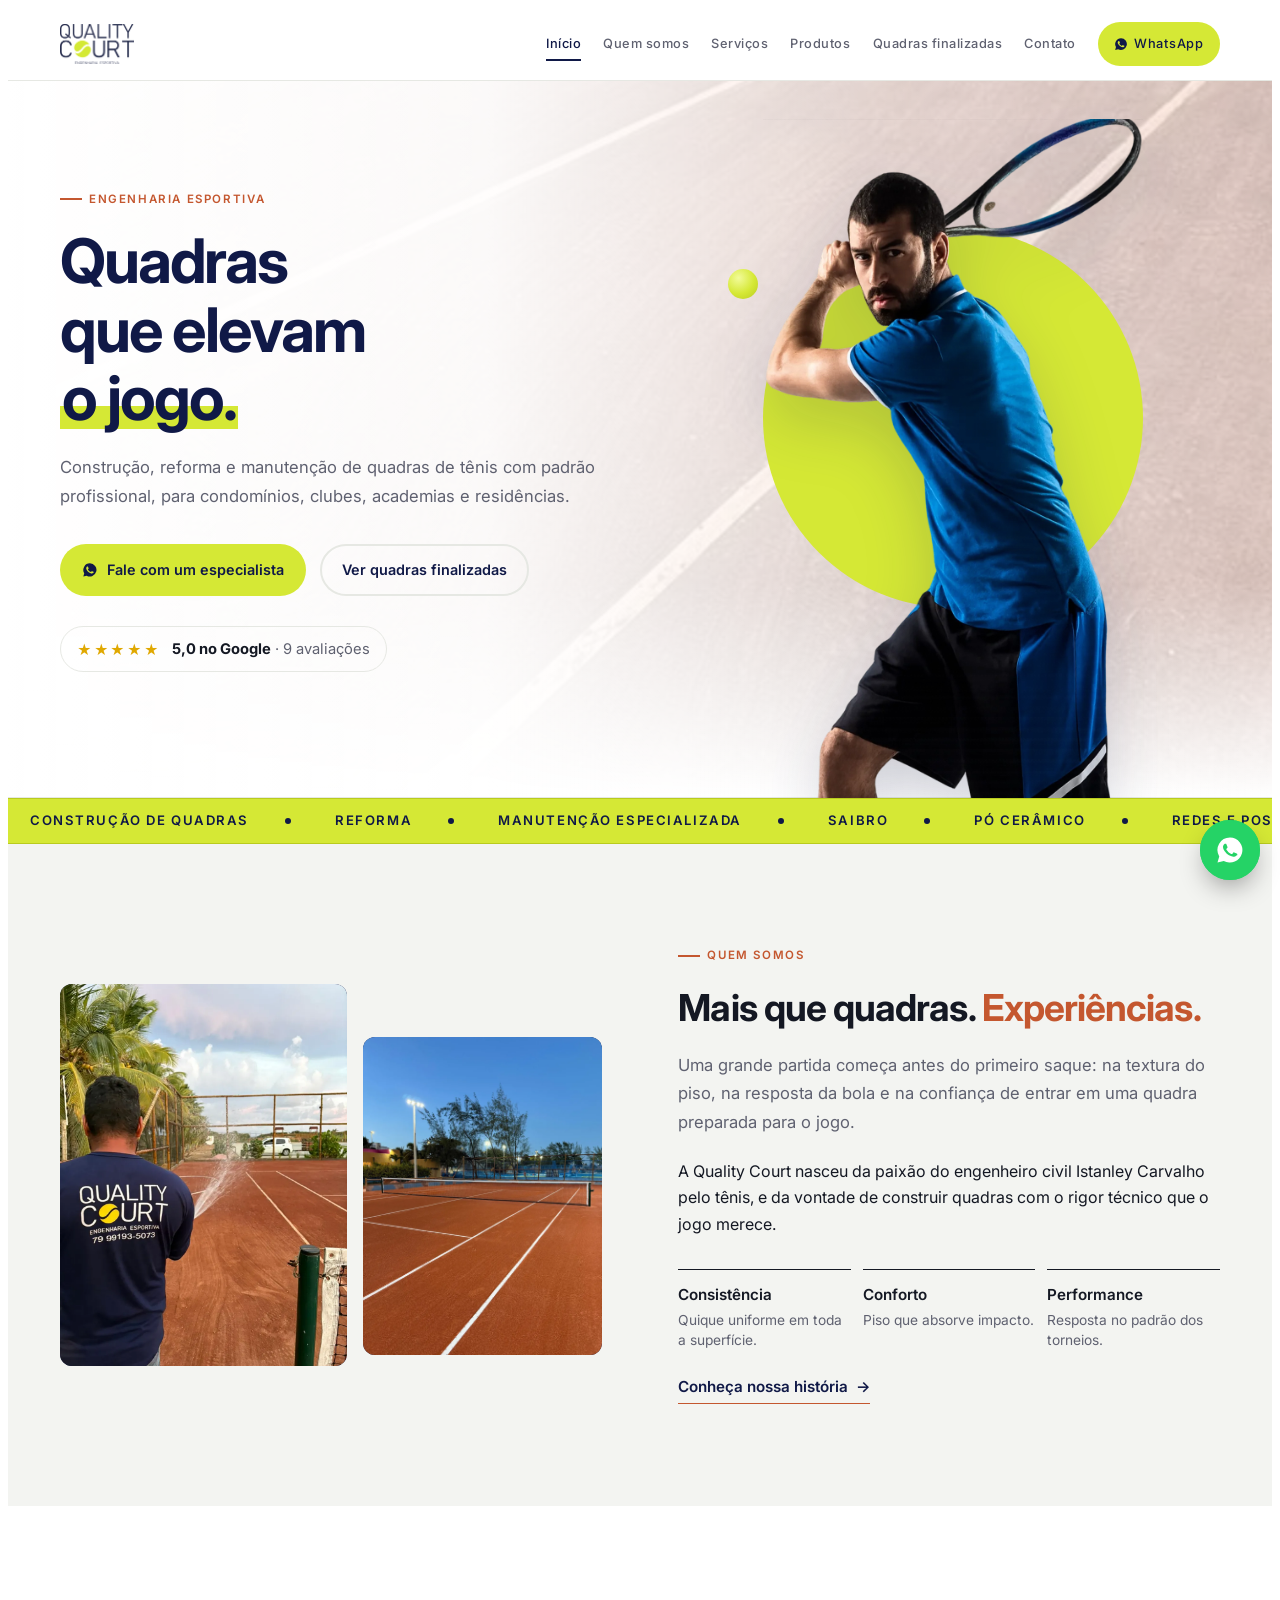
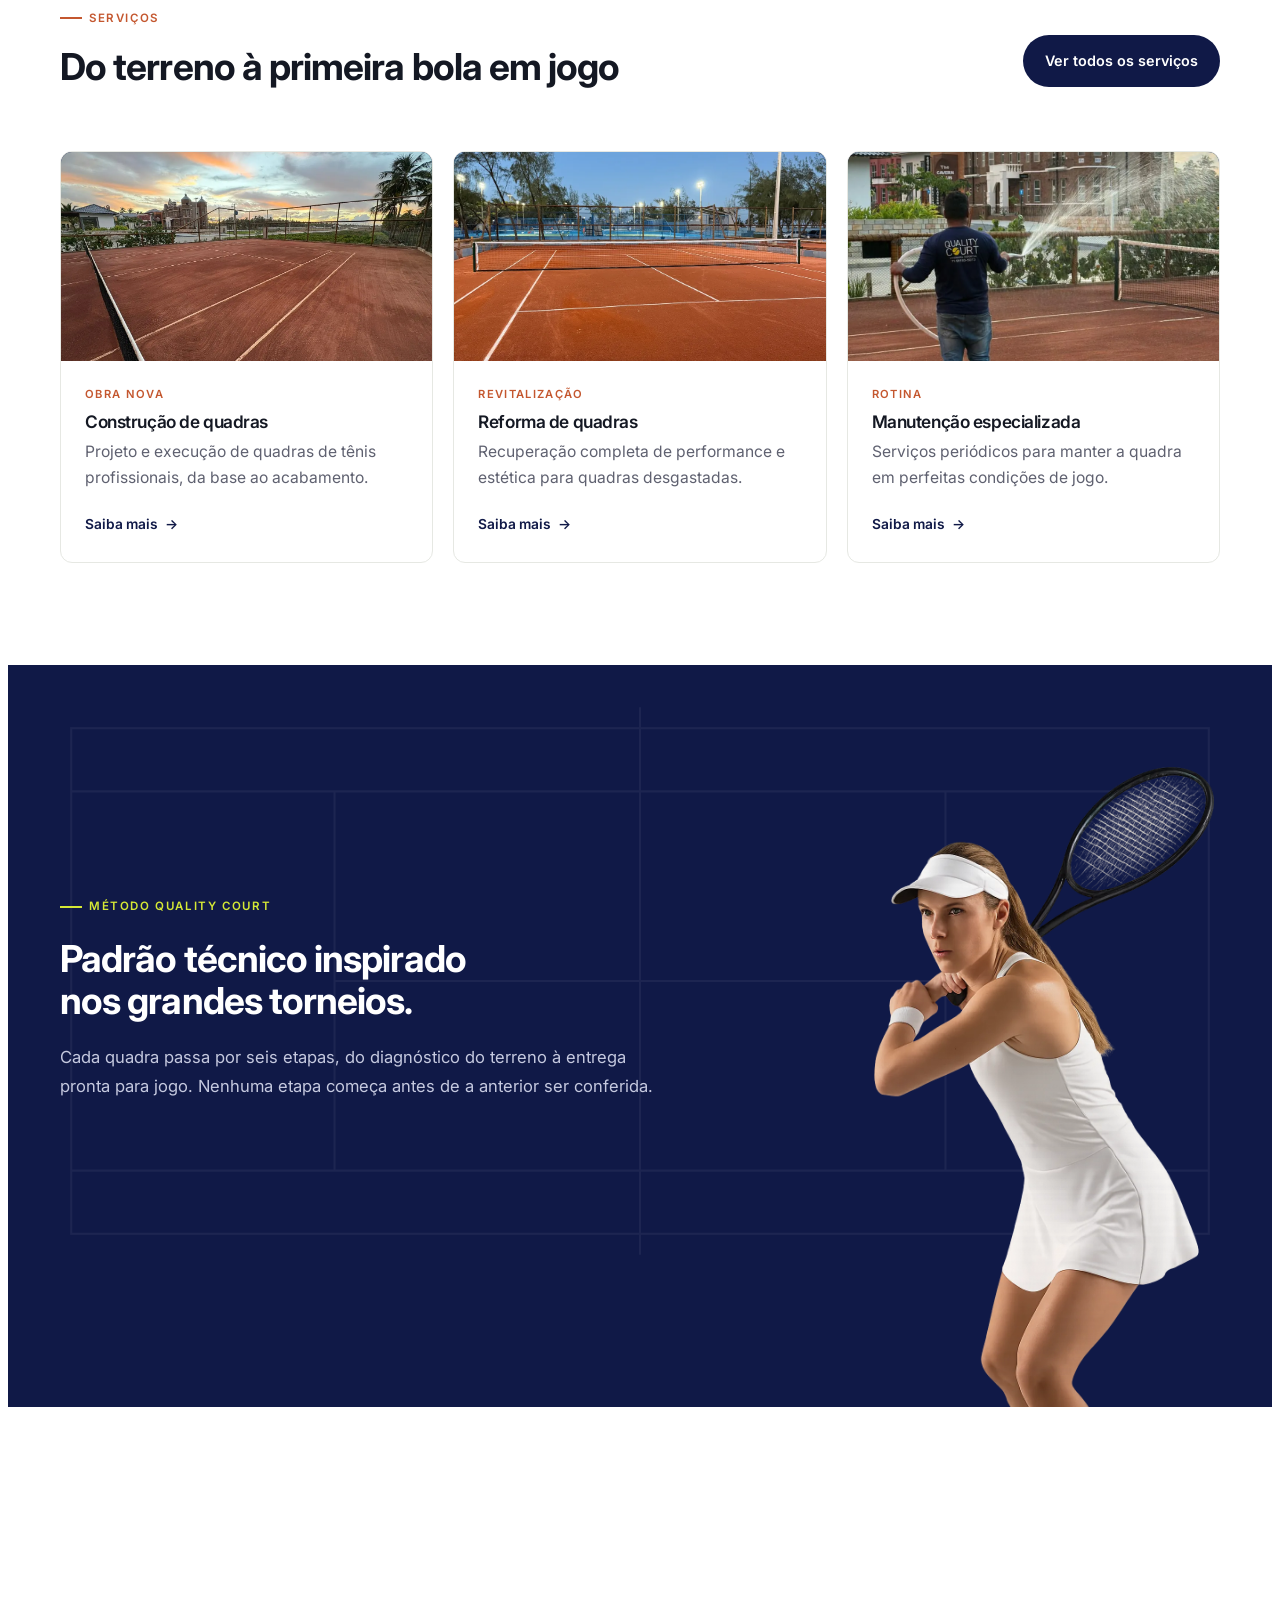
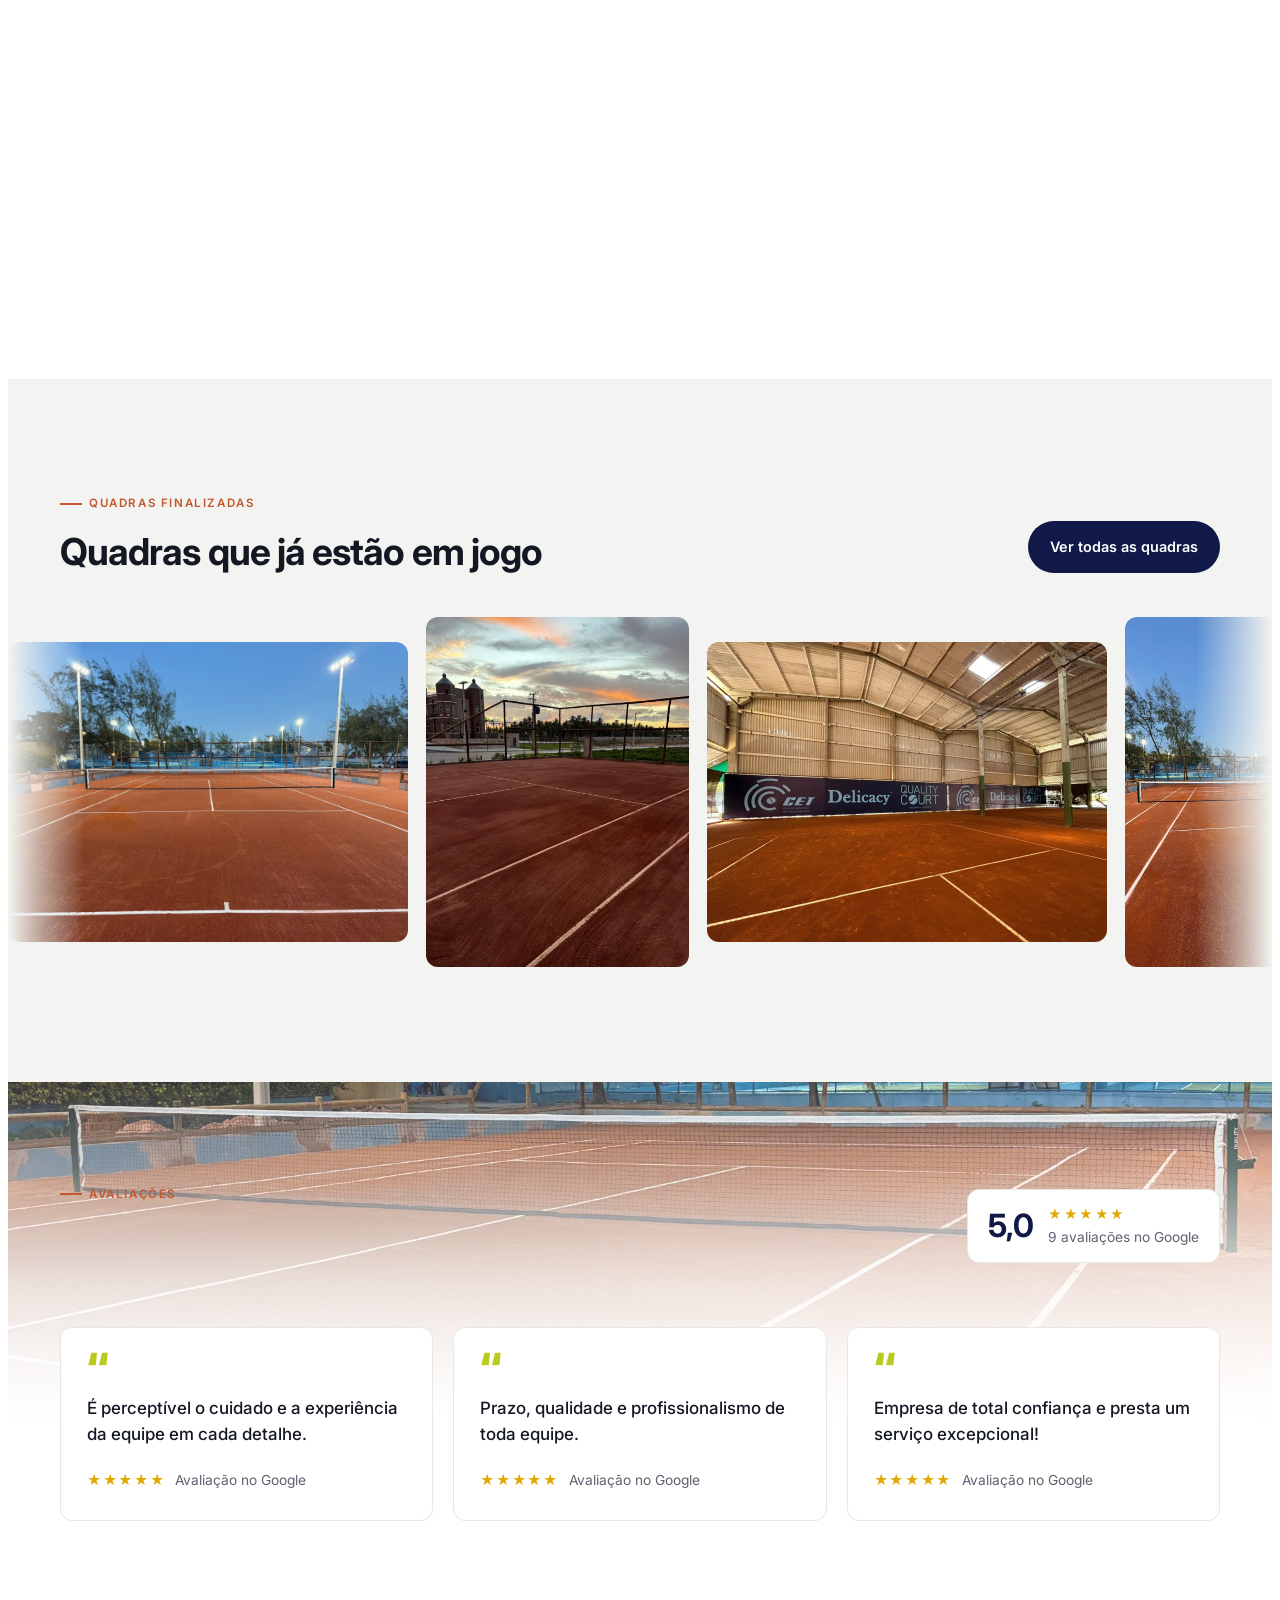
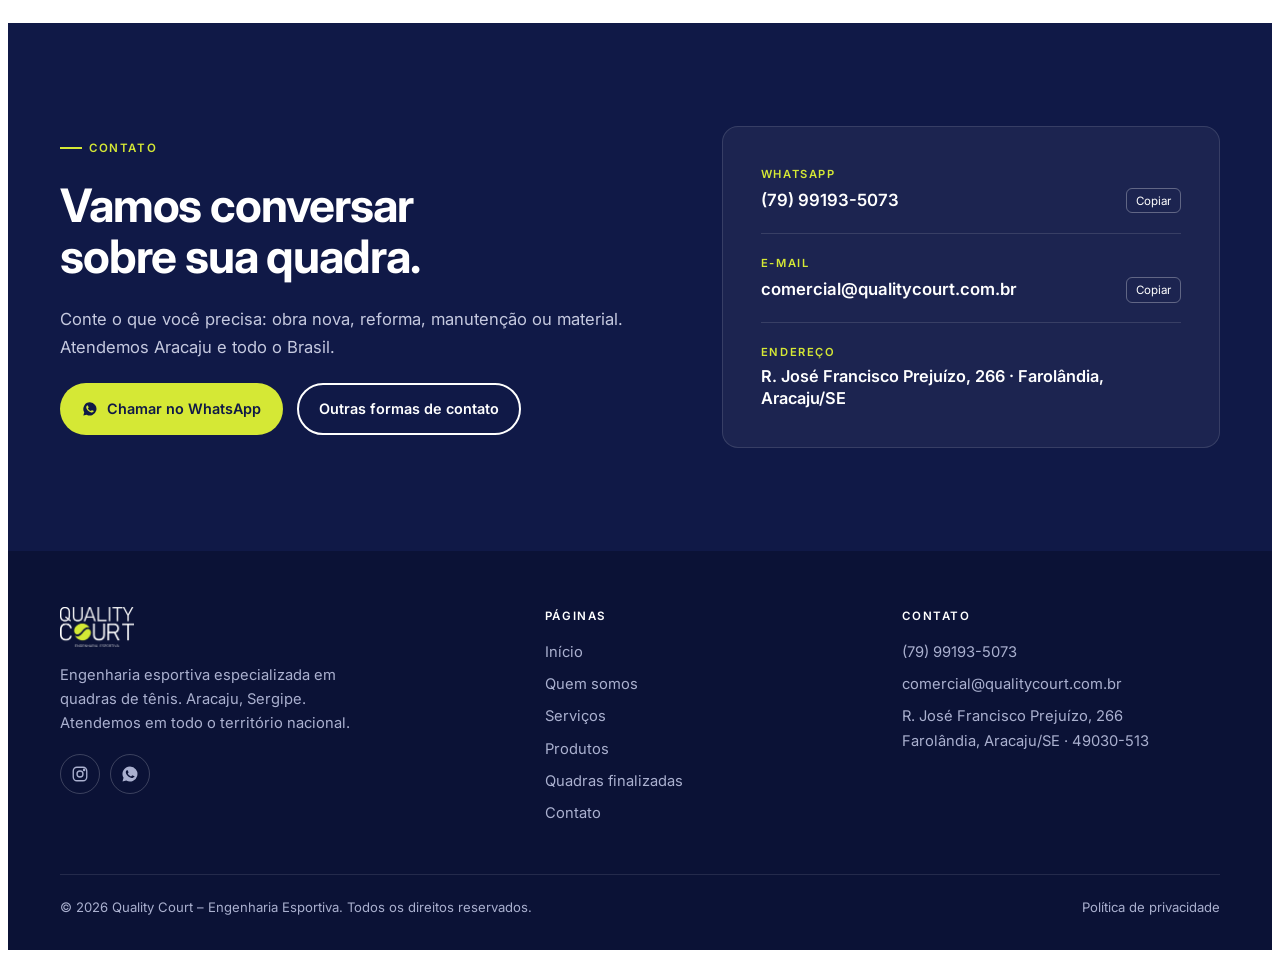
==== index.html @ ad970f5a "Add files via upload" ====
<!doctype html>
<html lang="pt-BR">
<head>
<meta charset="utf-8">
<meta name="viewport" content="width=device-width, initial-scale=1, viewport-fit=cover">
<title>Quality Court | Engenharia Esportiva – Aracaju</title>
<meta name="description" content="Construção, reforma e manutenção de quadras de tênis com padrão profissional. Saibro, pó cerâmico, redes e posts. Aracaju/SE, atendemos todo o Brasil.">
<link rel="canonical" href="https://www.qualitycourt.com.br">
<meta property="og:type" content="website">
<meta property="og:site_name" content="Quality Court">
<meta property="og:title" content="Quality Court | Engenharia Esportiva – Aracaju">
<meta property="og:description" content="Construção, reforma e manutenção de quadras de tênis com padrão profissional. Saibro, pó cerâmico, redes e posts. Aracaju/SE, atendemos todo o Brasil.">
<meta property="og:url" content="https://www.qualitycourt.com.br">
<meta property="og:image" content="https://www.qualitycourt.com.br/img/og-quality-court.jpg">
<meta name="twitter:card" content="summary_large_image">
<meta name="theme-color" content="#ffffff">
<link rel="icon" type="image/png" href="favicon.png">
<meta name="google-site-verification" content="1AcfK747zZ8DQne1pjTfYFo2tznDdxqyxNKld3kJS9o">
<meta name="msvalidate.01" content="EFD0209B49668DA1DEC51EC0C72A6C9B">
<script type="application/ld+json">
{"@context":"https://schema.org","@type":"LocalBusiness","name":"Quality Court – Engenharia Esportiva","image":"https://www.qualitycourt.com.br/img/og-quality-court.jpg","url":"https://www.qualitycourt.com.br","telephone":"+55 79 99193-5073","email":"comercial@qualitycourt.com.br","address":{"@type":"PostalAddress","streetAddress":"R. José Francisco Prejuízo, 266 - Farolândia","addressLocality":"Aracaju","addressRegion":"SE","postalCode":"49030-513","addressCountry":"BR"},"areaServed":"BR","sameAs":["https://www.instagram.com/qualitycourt"]}
</script>
<link rel="preconnect" href="https://fonts.googleapis.com">
<link rel="preconnect" href="https://fonts.gstatic.com" crossorigin>
<link rel="stylesheet" href="https://fonts.googleapis.com/css2?family=Inter:wght@300..800&display=swap">
<link rel="stylesheet" href="css/style.css">
</head>
<body>
<!-- Menu: vem de js/layout.js -->
<div id="site-header"></div>

<main>
<!-- HERO -->
<section class="hero">
  <div class="hero-bg" aria-hidden="true"><div class="hero-bg-img" id="heroBg"></div></div>
  <div class="wrap hero-grid">
    <div>
      <span class="eyebrow rv">Engenharia esportiva</span>
      <h1>
        <span class="l"><span style="--d:.15s">Quadras</span></span>
        <span class="l"><span style="--d:.3s">que elevam</span></span>
        <span class="l"><span style="--d:.45s"><em>o jogo.</em></span></span>
      </h1>
      <p class="lead rv" style="--d:.6s">Construção, reforma e manutenção de quadras de tênis com padrão profissional, para condomínios, clubes, academias e residências.</p>
      <div class="hero-ctas rv" style="--d:.75s">
        <a class="btn btn-lime" href="https://wa.me/5579991935073?text=Ol%C3%A1!%20Quero%20falar%20com%20um%20especialista%20sobre%20minha%20quadra." target="_blank" rel="noopener"><svg viewBox="0 0 24 24" fill="currentColor" aria-hidden="true"><path d="M12 2a10 10 0 0 0-8.6 15.1L2 22l5-1.3A10 10 0 1 0 12 2Zm5.3 14.1c-.2.6-1.3 1.2-1.8 1.2-.5.1-1 .2-3.3-.7-2.8-1.1-4.5-3.9-4.7-4.1-.1-.2-1.1-1.5-1.1-2.9s.7-2 1-2.3c.2-.3.5-.3.7-.3h.5c.2 0 .4 0 .6.5l.8 2c.1.2.1.3 0 .5l-.4.6-.4.4c-.1.2-.3.3-.1.6.2.3.8 1.3 1.7 2.1 1.2 1 2.1 1.3 2.4 1.5.3.1.5.1.6-.1l.9-1.1c.2-.3.4-.2.7-.1l1.9.9c.3.1.5.2.5.3.1.2.1.7-.1 1.3Z"/></svg> Fale com um especialista</a>
        <a class="btn btn-ghost" href="quadras-finalizadas.html">Ver quadras finalizadas</a>
      </div>
      <a class="hero-rating rv" style="--d:.9s" href="https://www.google.com/maps/search/?api=1&amp;query=Quality%20Court%20Engenharia%20Esportiva%20Aracaju" target="_blank" rel="noopener">
        <span class="stars" aria-hidden="true">★★★★★</span>
        <span><b>5,0 no Google</b> · 9 avaliações</span>
      </a>
    </div>
    <div class="hero-visual" aria-hidden="true">
      <span class="hero-ring"></span>
      <img class="hero-player" src="img/jogador.webp" alt="" width="900" height="1608">
      <span class="hero-ball"></span>
    </div>
  </div>
</section>

<div class="marquee" aria-hidden="true">
  <div class="marquee-track">
    <span>Construção de quadras</span><span>Reforma</span><span>Manutenção especializada</span><span>Saibro</span><span>Pó cerâmico</span><span>Redes e posts</span>
    <span>Construção de quadras</span><span>Reforma</span><span>Manutenção especializada</span><span>Saibro</span><span>Pó cerâmico</span><span>Redes e posts</span>
  </div>
</div>

<!-- QUEM SOMOS (chamada) -->
<section class="sec sec-soft">
  <div class="wrap concept-grid">
    <div class="concept-media">
      <div class="media has-img rv rv-l"><img src="img/manutencao-camisa.webp" alt="Profissional da Quality Court regando quadra de saibro" loading="lazy" width="900" height="1200"></div>
      <div class="media has-img rv rv-r" style="--d:.15s"><img src="img/quadra-noturna-vertical.webp" alt="Quadra de saibro iluminada à noite" loading="lazy" width="1000" height="1333"></div>
    </div>
    <div class="concept-text">
      <span class="eyebrow rv">Quem somos</span>
      <h2 class="rv" style="--d:.1s">Mais que quadras. <span>Experiências.</span></h2>
      <p class="lead rv" style="--d:.2s">Uma grande partida começa antes do primeiro saque: na textura do piso, na resposta da bola e na confiança de entrar em uma quadra preparada para o jogo.</p>
      <p class="rv" style="--d:.25s">A Quality Court nasceu da paixão do engenheiro civil Istanley Carvalho pelo tênis, e da vontade de construir quadras com o rigor técnico que o jogo merece.</p>
      <div class="feel">
        <div class="rv" style="--d:.3s">Consistência<small>Quique uniforme em toda a superfície.</small></div>
        <div class="rv" style="--d:.4s">Conforto<small>Piso que absorve impacto.</small></div>
        <div class="rv" style="--d:.5s">Performance<small>Resposta no padrão dos torneios.</small></div>
      </div>
      <div class="rv" style="--d:.55s"><a class="link-cta" href="quem-somos.html">Conheça nossa história <i>→</i></a></div>
    </div>
  </div>
</section>

<!-- SERVIÇOS (chamada) -->
<section class="sec" id="servicos">
  <div class="wrap">
    <div class="sec-head sec-head-row">
      <div>
        <span class="eyebrow rv">Serviços</span>
        <h2 class="rv" style="--d:.1s">Do terreno à primeira bola em jogo</h2>
      </div>
      <a class="btn btn-navy rv" style="--d:.2s" href="servicos.html">Ver todos os serviços</a>
    </div>
    <div class="services services-3">
      <a class="svc rv" href="servicos.html#construcao">
        <div class="svc-media"><div class="media has-img"><img src="img/quadra-por-do-sol.webp" alt="Quadra de saibro nova ao pôr do sol" loading="lazy"></div></div>
        <div class="svc-body"><span class="svc-tag">Obra nova</span><h3>Construção de quadras</h3><p>Projeto e execução de quadras de tênis profissionais, da base ao acabamento.</p><span class="svc-more">Saiba mais <i>→</i></span></div>
      </a>
      <a class="svc rv" style="--d:.1s" href="servicos.html#reforma">
        <div class="svc-media"><div class="media has-img"><img src="img/quadra-noturna-vertical-2.webp" alt="Quadra reformada com iluminação noturna" loading="lazy"></div></div>
        <div class="svc-body"><span class="svc-tag">Revitalização</span><h3>Reforma de quadras</h3><p>Recuperação completa de performance e estética para quadras desgastadas.</p><span class="svc-more">Saiba mais <i>→</i></span></div>
      </a>
      <a class="svc rv" style="--d:.2s" href="servicos.html#manutencao">
        <div class="svc-media"><div class="media has-img"><img src="img/manutencao-rega.webp" alt="Manutenção de quadra de saibro com rega" loading="lazy"></div></div>
        <div class="svc-body"><span class="svc-tag">Rotina</span><h3>Manutenção especializada</h3><p>Serviços periódicos para manter a quadra em perfeitas condições de jogo.</p><span class="svc-more">Saiba mais <i>→</i></span></div>
      </a>
    </div>
  </div>
</section>

<!-- PADRÃO / MÉTODO (chamada) -->
<section class="sec on-navy pro">
  <svg class="pro-lines" viewBox="0 0 1200 600" preserveAspectRatio="xMidYMid slice" aria-hidden="true"><g fill="none" stroke="#fff" stroke-width="2"><rect x="60" y="60" width="1080" height="480"/><line x1="60" y1="120" x2="1140" y2="120"/><line x1="60" y1="480" x2="1140" y2="480"/><line x1="310" y1="120" x2="310" y2="480"/><line x1="890" y1="120" x2="890" y2="480"/><line x1="310" y1="300" x2="890" y2="300"/><line x1="600" y1="40" x2="600" y2="560"/></g></svg>
  <div class="wrap pro-grid">
    <div class="pro-text">
      <span class="eyebrow rv">Método Quality Court</span>
      <h2 class="rv" style="--d:.1s">Padrão técnico inspirado nos grandes torneios.</h2>
      <p class="lead rv" style="--d:.2s">Cada quadra passa por seis etapas, do diagnóstico do terreno à entrega pronta para jogo. Nenhuma etapa começa antes de a anterior ser conferida.</p>
      <ol class="mini-steps">
        <li class="rv" style="--d:.1s"><b>01</b>Diagnóstico</li>
        <li class="rv" style="--d:.15s"><b>02</b>Planejamento</li>
        <li class="rv" style="--d:.2s"><b>03</b>Base</li>
        <li class="rv" style="--d:.25s"><b>04</b>Execução</li>
        <li class="rv" style="--d:.3s"><b>05</b>Acabamento</li>
        <li class="rv" style="--d:.35s"><b>06</b>Entrega</li>
      </ol>
      <div class="rv" style="--d:.4s"><a class="link-cta on-dark" href="servicos.html#metodo">Veja cada etapa do método <i>→</i></a></div>
    </div>
    <div class="pro-visual rv rv-r" style="--d:.2s" aria-hidden="true">
      <img src="img/jogadora.webp" alt="" loading="lazy" width="764" height="1438">
    </div>
  </div>
</section>

<!-- PRODUTOS (chamada) -->
<section class="sec">
  <div class="wrap products-grid">
    <div class="sec-head" style="margin:0">
      <span class="eyebrow rv">Produtos</span>
      <h2 class="rv" style="--d:.1s">Tudo o que a sua quadra precisa</h2>
      <p class="lead rv" style="--d:.2s">Saibro e pó cerâmico selecionados, redes, posts e itens de manutenção, com orientação de quem constrói quadras.</p>
      <div class="rv" style="--d:.3s"><a class="btn btn-navy" href="produtos.html">Ver produtos</a></div>
    </div>
    <ul class="prod-list">
      <li class="rv prod-photo" style="--d:.1s"><a href="produtos.html#saibro"><img src="img/quadra-saibro.webp" alt="" loading="lazy"><span><b>Saibro</b>Para quadras de alto desempenho</span></a></li>
      <li class="rv prod-photo" style="--d:.2s"><a href="produtos.html#po-ceramico"><img src="img/quadra-coberta.webp" alt="" loading="lazy"><span><b>Pó cerâmico</b>Para manutenção e acabamento</span></a></li>
      <li class="rv" style="--d:.3s"><a href="produtos.html#redes-posts"><svg viewBox="0 0 40 40" aria-hidden="true"><path d="M4 12h32M4 12v18M36 12v18M4 18h32M4 24h32M10 12v18M16 12v18M22 12v18M28 12v18"/></svg><b>Redes e posts</b><span>Equipamento oficial de quadra</span></a></li>
      <li class="rv" style="--d:.4s"><a href="produtos.html#manutencao"><svg viewBox="0 0 40 40" aria-hidden="true"><path d="M6 32h28M10 32l4-18h12l4 18M20 14V6M16 6h8"/></svg><b>Acessórios e manutenção</b><span>Rodos, vassouras de arrasto e mais</span></a></li>
    </ul>
  </div>
</section>

<!-- QUADRAS FINALIZADAS (chamada) -->
<section class="gallery" aria-label="Quadras finalizadas pela Quality Court">
  <div class="wrap gallery-head sec-head-row">
    <div>
      <span class="eyebrow rv">Quadras finalizadas</span>
      <h2 class="rv" style="--d:.1s">Quadras que já estão em jogo</h2>
    </div>
    <a class="btn btn-navy rv" style="--d:.2s" href="quadras-finalizadas.html">Ver todas as quadras</a>
  </div>
  <div class="gallery-strip">
    <div class="gallery-track">
      <figure class=""><img src="img/quadra-noturna.webp" alt="" loading="lazy"></figure><figure class="tall"><img src="img/quadra-por-do-sol-vertical.webp" alt="" loading="lazy"></figure><figure class=""><img src="img/quadra-coberta.webp" alt="" loading="lazy"></figure><figure class="tall"><img src="img/quadra-noturna-vertical-2.webp" alt="" loading="lazy"></figure><figure class=""><img src="img/quadra-por-do-sol.webp" alt="" loading="lazy"></figure><figure class="tall"><img src="img/quadra-coberta-vertical.webp" alt="" loading="lazy"></figure><figure class=""><img src="img/quadra-noturna.webp" alt="" loading="lazy"></figure><figure class="tall"><img src="img/quadra-por-do-sol-vertical.webp" alt="" loading="lazy"></figure><figure class=""><img src="img/quadra-coberta.webp" alt="" loading="lazy"></figure><figure class="tall"><img src="img/quadra-noturna-vertical-2.webp" alt="" loading="lazy"></figure><figure class=""><img src="img/quadra-por-do-sol.webp" alt="" loading="lazy"></figure><figure class="tall"><img src="img/quadra-coberta-vertical.webp" alt="" loading="lazy"></figure>
    </div>
  </div>
</section>

<!-- AVALIAÇÕES GOOGLE -->
<section class="sec testi-sec">
  <div class="wrap">
    <div class="sec-head sec-head-row">
      <div>
        <span class="eyebrow rv">Avaliações</span>
        <h2 class="rv" style="--d:.1s">O que dizem nossos clientes</h2>
      </div>
      <a class="g-score rv" style="--d:.2s" href="https://www.google.com/maps/search/?api=1&amp;query=Quality%20Court%20Engenharia%20Esportiva%20Aracaju" target="_blank" rel="noopener">
        <b>5,0</b><span><span class="stars" aria-hidden="true">★★★★★</span>9 avaliações no Google</span>
      </a>
    </div>
    <div class="testi-track">
      <article class="testi rv" style="--d:.1s"><div class="q" aria-hidden="true">“</div><p>É perceptível o cuidado e a experiência da equipe em cada detalhe.</p><footer><span class="stars" aria-hidden="true">★★★★★</span><span>Avaliação no Google</span></footer></article>
      <article class="testi rv" style="--d:.2s"><div class="q" aria-hidden="true">“</div><p>Prazo, qualidade e profissionalismo de toda equipe.</p><footer><span class="stars" aria-hidden="true">★★★★★</span><span>Avaliação no Google</span></footer></article>
      <article class="testi rv" style="--d:.3s"><div class="q" aria-hidden="true">“</div><p>Empresa de total confiança e presta um serviço excepcional!</p><footer><span class="stars" aria-hidden="true">★★★★★</span><span>Avaliação no Google</span></footer></article>
    </div>
  </div>
</section>

<!-- CONTATO (chamada) -->
<section class="sec cta on-navy" id="contato">
  <svg class="cta-lines" viewBox="0 0 1200 600" preserveAspectRatio="xMidYMid slice" aria-hidden="true"><g fill="none" stroke="#fff" stroke-width="3"><line x1="0" y1="90" x2="1200" y2="90"/><line x1="0" y1="510" x2="1200" y2="510"/><line x1="820" y1="90" x2="820" y2="510"/><line x1="820" y1="300" x2="1200" y2="300"/></g></svg>
  <div class="wrap cta-grid">
    <div style="display:flex;flex-direction:column;gap:22px;min-width:0">
      <span class="eyebrow rv">Contato</span>
      <h2 class="rv" style="--d:.1s">Vamos conversar sobre sua quadra.</h2>
      <p class="lead rv" style="--d:.2s">Conte o que você precisa: obra nova, reforma, manutenção ou material. Atendemos Aracaju e todo o Brasil.</p>
      <div class="hero-ctas rv" style="--d:.3s">
        <a class="btn btn-lime" href="https://wa.me/5579991935073?text=Ol%C3%A1!%20Quero%20falar%20com%20um%20especialista%20sobre%20minha%20quadra." target="_blank" rel="noopener"><svg viewBox="0 0 24 24" fill="currentColor" aria-hidden="true"><path d="M12 2a10 10 0 0 0-8.6 15.1L2 22l5-1.3A10 10 0 1 0 12 2Zm5.3 14.1c-.2.6-1.3 1.2-1.8 1.2-.5.1-1 .2-3.3-.7-2.8-1.1-4.5-3.9-4.7-4.1-.1-.2-1.1-1.5-1.1-2.9s.7-2 1-2.3c.2-.3.5-.3.7-.3h.5c.2 0 .4 0 .6.5l.8 2c.1.2.1.3 0 .5l-.4.6-.4.4c-.1.2-.3.3-.1.6.2.3.8 1.3 1.7 2.1 1.2 1 2.1 1.3 2.4 1.5.3.1.5.1.6-.1l.9-1.1c.2-.3.4-.2.7-.1l1.9.9c.3.1.5.2.5.3.1.2.1.7-.1 1.3Z"/></svg> Chamar no WhatsApp</a>
        <a class="btn btn-ghost" href="contato.html">Outras formas de contato</a>
      </div>
    </div>
    <div class="contact-card rv rv-r" style="--d:.2s">
      <div class="contact-row"><small>WhatsApp</small><div class="val"><span id="cPhone">(79) 99193-5073</span><button class="copy" type="button" data-copy="cPhone">Copiar</button></div></div>
      <div class="contact-row"><small>E-mail</small><div class="val"><span id="cMail">comercial@qualitycourt.com.br</span><button class="copy" type="button" data-copy="cMail">Copiar</button></div></div>
      <div class="contact-row"><small>Endereço</small><div class="val"><span class="addr">R. José Francisco Prejuízo, 266 · Farolândia, Aracaju/SE</span></div></div>
    </div>
  </div>
</section>
</main>

<!-- Rodapé: vem de js/layout.js -->
<div id="site-footer"></div>
<script src="js/layout.js"></script>
<script src="js/main.js"></script>
</body>
</html>
---- css/style.css ----
/* Quality Court — estilos do site */
/* Layout: navy court-side bands alternating with chalk-white sections; clay court drawn as the hero image; lime used only for action and the ball. */
:root{
  --navy:#101947;      /* marca: azul-marinho */
  --navy-2:#1a2560;
  --ink:#141823;
  --chalk:#f7f8f3;     /* branco giz, puxado para o limão */
  --line:#e3e6da;
  --grey:#5f6170;
  --lime:#d5e835;      /* marca: bola de tênis */
  --lime-d:#b9cb1f;
  --clay:#c4572f;      /* saibro */
  --clay-d:#a2441f;
  --f-display:"Archivo","Arial Narrow",system-ui,sans-serif;
  --f-body:"Figtree",system-ui,-apple-system,"Segoe UI",sans-serif;
  --f-mono:"IBM Plex Mono",ui-monospace,Menlo,monospace;
  --wrap:1200px;
  --r:14px;
  color-scheme:light;
}
*{box-sizing:border-box}
html{scroll-behavior:smooth;scroll-padding-top:84px}
body{background:var(--chalk);color:var(--ink);font-family:var(--f-body);font-size:17px;line-height:1.6;-webkit-font-smoothing:antialiased;overflow-x:hidden}
img{max-width:100%;display:block}
a{color:inherit}
:focus-visible{outline:3px solid var(--lime);outline-offset:3px;border-radius:4px}
.wrap{max-width:var(--wrap);margin-inline:auto;padding-left:max(20px,env(safe-area-inset-left,0px));padding-right:max(20px,env(safe-area-inset-right,0px))}
h1,h2,h3{font-family:var(--f-display);font-stretch:112%;line-height:1.02;letter-spacing:-.01em;text-wrap:balance;margin:0}
h2{font-size:clamp(2rem,4.6vw,3.4rem);font-weight:800}
h3{font-size:1.25rem;font-weight:700;font-stretch:100%}
p{margin:0}
.eyebrow{font-family:var(--f-mono);font-size:.78rem;letter-spacing:.16em;text-transform:uppercase;color:var(--clay);display:inline-flex;align-items:center;gap:.6em}
.eyebrow::before{content:"";width:22px;height:2px;background:currentColor}
.on-navy .eyebrow{color:var(--lime)}
.lead{font-size:1.15rem;color:var(--grey);max-width:60ch}
.on-navy .lead{color:#c5c9df}

/* Botões */
.btn{display:inline-flex;align-items:center;gap:.6em;font-family:var(--f-display);font-weight:700;font-stretch:105%;font-size:.95rem;letter-spacing:.02em;text-decoration:none;padding:.95em 1.5em;border-radius:999px;border:2px solid transparent;transition:transform .25s,background .25s,color .25s,box-shadow .25s;cursor:pointer}
.btn svg{width:1.1em;height:1.1em;flex:none}
.btn-lime{background:var(--lime);color:var(--navy)}
.btn-lime:hover{background:#e2f25a;transform:translateY(-2px);box-shadow:0 10px 24px -10px rgba(213,232,53,.8)}
.btn-ghost{border-color:currentColor;color:#fff}
.btn-ghost:hover{background:#fff;color:var(--navy)}
.btn-navy{background:var(--navy);color:#fff}
.btn-navy:hover{background:var(--navy-2);transform:translateY(-2px)}

/* Header */
body::before{content:"";position:fixed;inset:0 0 auto;height:env(safe-area-inset-top,0px);z-index:60;background:var(--navy)}
.site-header{position:sticky;top:env(safe-area-inset-top,0px);z-index:50;transition:background .35s,box-shadow .35s}
.site-header .wrap{display:flex;align-items:center;justify-content:space-between;gap:24px;height:76px}
.site-header{background:var(--navy)}
.site-header.scrolled{background:rgba(16,25,71,.92);backdrop-filter:blur(10px);box-shadow:0 8px 30px -12px rgba(0,0,0,.5)}
.logo{display:flex;flex-direction:column;line-height:.82;text-decoration:none;color:#fff;font-family:var(--f-display);font-weight:500;font-stretch:90%;font-size:1.32rem;letter-spacing:.01em}
.logo span{display:flex;align-items:center}
.logo .ball{display:inline-block;width:.78em;height:.78em;border-radius:50%;background:var(--lime);position:relative;margin-right:.02em;overflow:hidden}
.logo .ball::before,.logo .ball::after{content:"";position:absolute;width:100%;height:100%;border:2px solid var(--navy);border-radius:50%;top:-55%;left:-55%}
.logo .ball::after{top:55%;left:55%}
.nav{display:flex;align-items:center;gap:30px}
.nav a{text-decoration:none;color:#dfe2f0;font-family:var(--f-display);font-size:.82rem;font-weight:600;letter-spacing:.12em;text-transform:uppercase;position:relative;padding-block:6px}
.nav a::after{content:"";position:absolute;left:0;bottom:0;height:2px;width:100%;background:var(--lime);transform:scaleX(0);transform-origin:left;transition:transform .3s}
.nav a:hover{color:#fff}
.nav a.btn{color:var(--navy);padding:.8em 1.3em;letter-spacing:.06em}.nav a.btn::after{display:none}.nav a.btn:hover{color:var(--navy)}.nav a:hover::after{transform:scaleX(1)}
.menu-btn{display:none;background:none;border:0;color:#fff;width:44px;height:44px;cursor:pointer;padding:10px}
.menu-btn span{display:block;height:2px;background:currentColor;margin:6px 0;transition:transform .3s,opacity .3s}
.menu-open .menu-btn span:nth-child(1){transform:translateY(8px) rotate(45deg)}
.menu-open .menu-btn span:nth-child(2){opacity:0}
.menu-open .menu-btn span:nth-child(3){transform:translateY(-8px) rotate(-45deg)}

/* Hero */
.hero{background:var(--navy);color:#fff;position:relative;overflow:hidden;padding-block:clamp(48px,7vw,96px) clamp(64px,8vw,110px)}
.hero::after{content:"";position:absolute;inset:auto 0 0;height:1px;background:linear-gradient(90deg,transparent,rgba(213,232,53,.4),transparent)}
.hero-grid{display:grid;grid-template-columns:1.05fr 1fr;gap:clamp(32px,5vw,72px);align-items:center}
.hero h1{font-size:clamp(2.9rem,7.4vw,6.2rem);font-weight:900;font-stretch:118%;letter-spacing:-.025em;margin-block:22px 24px}
.hero h1 .l{display:block;overflow:hidden}
.hero h1 .l > span{display:inline-block}
.hero h1 em{font-style:normal;color:var(--lime)}
.hero .lead{margin-bottom:34px}
.hero-ctas{display:flex;flex-wrap:wrap;gap:14px}
.hero-meta{display:flex;flex-wrap:wrap;gap:10px 26px;margin-top:40px;font-family:var(--f-mono);font-size:.78rem;color:#9ea4c4;letter-spacing:.04em}
.hero-meta b{color:#fff;font-weight:500}
.court-wrap{position:relative;min-width:0}
.court{width:100%;height:auto;display:block;filter:drop-shadow(0 30px 50px rgba(0,0,0,.45))}
.court .clay{fill:var(--clay)}
.court .surround{fill:var(--clay-d)}
.court .ln{fill:none;stroke:#fff;stroke-width:.9;stroke-linecap:square}
.court .net{stroke:#e8e8e8;stroke-width:1.4;stroke-dasharray:1.2 .8}
.court .dim{stroke:var(--lime);stroke-width:.4;fill:none}
.court .dimtxt{font-family:var(--f-mono);font-size:5px;fill:var(--lime);letter-spacing:.05em}
.court .shadow{fill:rgba(0,0,0,.28)}
.court .ballc{fill:var(--lime)}
.court-tag{position:absolute;right:4%;bottom:-6%;background:var(--lime);color:var(--navy);font-family:var(--f-mono);font-size:.74rem;padding:.55em .9em;border-radius:6px;transform:rotate(-3deg);box-shadow:0 10px 20px -8px rgba(0,0,0,.5)}

/* Marquee */
.marquee{background:var(--lime);color:var(--navy);overflow:hidden;padding-block:16px;border-block:1px solid var(--lime-d)}
.marquee-track{display:flex;width:max-content;animation:marq 38s linear infinite}
.marquee-track span{font-family:var(--f-display);font-weight:800;font-stretch:120%;font-size:1.15rem;letter-spacing:.06em;text-transform:uppercase;white-space:nowrap;padding-inline:22px;display:flex;align-items:center;gap:44px}
.marquee-track span::after{content:"";width:9px;height:9px;border-radius:50%;background:var(--navy)}
@keyframes marq{to{transform:translateX(-50%)}}

/* Seções */
section{position:relative}
.sec{padding-block:clamp(72px,10vw,130px)}
.sec-head{display:flex;flex-direction:column;gap:18px;margin-bottom:clamp(40px,5vw,64px)}
.on-navy{background:var(--navy);color:#fff}

/* Fotos provisórias */
.media{position:relative;border-radius:var(--r);overflow:hidden;background:
  repeating-linear-gradient(90deg,transparent 0 46px,rgba(255,255,255,.05) 46px 47px),
  radial-gradient(120% 90% at 30% 20%,#d2683f 0%,var(--clay) 45%,var(--clay-d) 100%);
  min-height:220px;max-width:100%}
.media::before{content:"";position:absolute;inset:14% 12%;border:2px solid rgba(255,255,255,.55);border-radius:2px}
.media::after{content:attr(data-label);position:absolute;left:14px;bottom:14px;font-family:var(--f-mono);font-size:.7rem;letter-spacing:.06em;color:#fff;background:rgba(16,25,71,.72);padding:.45em .75em;border-radius:5px;max-width:calc(100% - 28px)}
.media img{width:100%;height:100%;object-fit:cover;position:absolute;inset:0;z-index:1}
.media.has-img::before,.media.has-img::after{display:none}

/* Conceito */
.concept-grid{display:grid;grid-template-columns:1fr 1fr;gap:clamp(36px,6vw,90px);align-items:center}
.concept-text{display:flex;flex-direction:column;gap:22px;min-width:0}
.concept-text h2 span{color:var(--clay)}
.concept-media{display:grid;grid-template-columns:1.2fr 1fr;gap:16px;min-width:0}
.concept-media .media:first-child{aspect-ratio:3/4;min-height:0}
.concept-media .media:last-child{aspect-ratio:3/4;min-height:0;margin-top:22%}
.feel{display:grid;grid-template-columns:repeat(3,1fr);gap:12px;margin-top:10px}
.feel div{border-top:2px solid var(--ink);padding-top:12px;font-family:var(--f-display);font-weight:700;font-stretch:105%;font-size:1.02rem}
.feel small{display:block;font-family:var(--f-body);font-weight:400;font-size:.86rem;color:var(--grey);margin-top:4px;line-height:1.45}

/* Padrão profissional */
.pro{overflow:hidden}
.pro-lines{position:absolute;inset:0;opacity:.08;pointer-events:none}
.pro-grid{display:grid;grid-template-columns:1fr 1fr;gap:clamp(36px,6vw,90px);align-items:end;position:relative}
.pillars{display:grid;grid-template-columns:repeat(3,1fr);gap:1px;background:rgba(255,255,255,.12);border-radius:var(--r);overflow:hidden;margin-top:clamp(48px,6vw,80px);position:relative}
.pillar{background:var(--navy);padding:34px 28px;display:flex;flex-direction:column;gap:12px;transition:background .3s}
.pillar:hover{background:var(--navy-2)}
.pillar svg{width:38px;height:38px;stroke:var(--lime);fill:none;stroke-width:1.6}
.pillar p{color:#b9bed8;font-size:.97rem}

/* Serviços */
.services{display:grid;grid-template-columns:repeat(6,1fr);gap:20px}
.svc{grid-column:span 2;background:#fff;border:1px solid var(--line);border-radius:var(--r);overflow:hidden;display:flex;flex-direction:column;text-decoration:none;transition:transform .35s,box-shadow .35s,border-color .35s}
.svc:nth-child(4),.svc:nth-child(5){grid-column:span 3}
.svc .media{border-radius:0;aspect-ratio:16/9;min-height:0;transition:transform .6s}
.svc-media{overflow:hidden}
.svc:hover{transform:translateY(-6px);box-shadow:0 24px 40px -22px rgba(16,25,71,.35);border-color:transparent}
.svc:hover .media{transform:scale(1.06)}
.svc-body{padding:24px 24px 26px;display:flex;flex-direction:column;gap:8px;flex:1}
.svc-body p{color:var(--grey);font-size:.98rem}
.svc-tag{font-family:var(--f-mono);font-size:.7rem;letter-spacing:.12em;text-transform:uppercase;color:var(--clay)}
.svc-more{margin-top:auto;padding-top:14px;font-family:var(--f-display);font-weight:700;font-size:.86rem;color:var(--navy);display:inline-flex;align-items:center;gap:.5em}
.svc-more i{display:inline-block;transition:transform .3s;font-style:normal}
.svc:hover .svc-more i{transform:translateX(5px)}

/* Método */
.method{background:#eef0e6}
.steps{list-style:none;margin:0;padding:0;display:grid;grid-template-columns:repeat(6,1fr);gap:18px;position:relative}
.steps::before{content:"";position:absolute;top:27px;left:0;right:0;height:2px;background:var(--line)}
.steps::after{content:"";position:absolute;top:27px;left:0;height:2px;width:100%;background:var(--clay);transform:scaleX(var(--p,0));transform-origin:left;transition:transform .2s linear}
.step{position:relative;display:flex;flex-direction:column;gap:14px;min-width:0}
.step-n{width:56px;height:56px;border-radius:50%;background:var(--chalk);border:2px solid var(--line);display:grid;place-items:center;font-family:var(--f-mono);font-weight:500;color:var(--grey);position:relative;z-index:1;transition:background .4s,border-color .4s,color .4s,transform .4s}
.step.done .step-n{background:var(--navy);border-color:var(--navy);color:var(--lime);transform:scale(1.06)}
.step h3{font-size:1.05rem;font-stretch:100%;line-height:1.25}
.step p{font-size:.9rem;color:var(--grey);line-height:1.5}

/* Produtos */
.products-grid{display:grid;grid-template-columns:1fr 1.3fr;gap:clamp(36px,6vw,90px);align-items:center}
.prod-list{list-style:none;margin:0;padding:0;display:grid;grid-template-columns:1fr 1fr;gap:16px}
.prod-list li{background:#fff;border:1px solid var(--line);border-radius:var(--r);padding:26px 22px;display:flex;flex-direction:column;gap:14px;transition:transform .3s,border-color .3s}
.prod-list li:hover{transform:translateY(-4px);border-color:var(--clay)}
.prod-list svg{width:34px;height:34px;stroke:var(--navy);fill:none;stroke-width:1.6}
.prod-list b{font-family:var(--f-display);font-size:1.08rem;font-stretch:105%}
.prod-list span{font-size:.9rem;color:var(--grey);line-height:1.45}

/* Sobre */
.about-grid{display:grid;grid-template-columns:.9fr 1.1fr;gap:clamp(36px,6vw,90px);align-items:center}
.about-media{position:relative;min-width:0}
.about-media .media{aspect-ratio:4/5;min-height:0}
.about-badge{position:absolute;right:-18px;bottom:28px;background:var(--lime);color:var(--navy);border-radius:var(--r);padding:18px 20px;font-family:var(--f-display);font-weight:800;font-stretch:110%;line-height:1.1;box-shadow:0 20px 40px -20px rgba(0,0,0,.6);max-width:220px}
.about-badge small{display:block;font-family:var(--f-mono);font-weight:500;font-size:.68rem;letter-spacing:.1em;text-transform:uppercase;margin-bottom:6px}
.about-text{display:flex;flex-direction:column;gap:22px;min-width:0}
.about-text blockquote{margin:0;font-family:var(--f-display);font-size:clamp(1.25rem,2.2vw,1.6rem);font-weight:600;font-stretch:100%;line-height:1.3;border-left:3px solid var(--lime);padding-left:22px;color:#fff}

/* Depoimentos */
.testi-wrap{position:relative}
.testi-track{display:grid;grid-template-columns:repeat(3,1fr);gap:20px}
.testi{background:#fff;border:1px solid var(--line);border-radius:var(--r);padding:32px 28px;display:flex;flex-direction:column;gap:22px;position:relative}
.testi .q{font-family:var(--f-display);font-size:4rem;line-height:.6;color:var(--lime-d);font-weight:900;height:28px}
.testi p{font-size:1.02rem;line-height:1.6}
.testi footer{margin-top:auto;display:flex;align-items:center;gap:14px}
.avatar{width:46px;height:46px;border-radius:50%;background:var(--navy);color:var(--lime);display:grid;place-items:center;font-family:var(--f-display);font-weight:800;flex:none}
.testi footer b{display:block;font-family:var(--f-display);font-stretch:105%}
.testi footer span{font-size:.86rem;color:var(--grey)}
.sample{position:absolute;top:16px;right:16px;font-family:var(--f-mono);font-size:.62rem;letter-spacing:.08em;text-transform:uppercase;color:var(--clay);border:1px dashed var(--clay);border-radius:4px;padding:.25em .55em}

/* CTA */
.cta{background:var(--clay);color:#fff;overflow:hidden}
.cta-lines{position:absolute;inset:0;pointer-events:none;opacity:.22}
.cta-grid{position:relative;display:grid;grid-template-columns:1.2fr 1fr;gap:clamp(32px,5vw,72px);align-items:center}
.cta h2{font-size:clamp(2.2rem,5.4vw,4.2rem);font-weight:900}
.cta .lead{color:#fde5da}
.contact-card{background:var(--navy);border-radius:calc(var(--r) + 4px);padding:clamp(26px,3vw,38px);display:flex;flex-direction:column;gap:20px;box-shadow:0 30px 60px -30px rgba(0,0,0,.6);min-width:0}
.contact-row{display:flex;flex-direction:column;gap:4px;padding-bottom:18px;border-bottom:1px solid rgba(255,255,255,.12)}
.contact-row:last-of-type{border-bottom:0;padding-bottom:0}
.contact-row small{font-family:var(--f-mono);font-size:.7rem;letter-spacing:.14em;text-transform:uppercase;color:var(--lime)}
.contact-row .val{display:flex;align-items:center;justify-content:space-between;gap:12px;flex-wrap:wrap}
.contact-row .val span{font-family:var(--f-display);font-weight:700;font-size:1.2rem;font-stretch:105%;user-select:all;word-break:break-word}
.copy{background:transparent;border:1px solid rgba(255,255,255,.3);color:#fff;font-family:var(--f-mono);font-size:.72rem;padding:.4em .8em;border-radius:6px;cursor:pointer;transition:background .2s,color .2s}
.copy:hover{background:#fff;color:var(--navy)}

/* Footer */
.site-footer{background:#0b1236;color:#aab0cf;padding-block:56px 32px;font-size:.92rem}
.foot-grid{display:grid;grid-template-columns:1.4fr 1fr 1fr;gap:40px}
.foot-grid h4{font-family:var(--f-mono);font-size:.72rem;letter-spacing:.14em;text-transform:uppercase;color:#fff;margin:0 0 14px;font-weight:500}
.foot-grid ul{list-style:none;margin:0;padding:0;display:flex;flex-direction:column;gap:8px}
.foot-grid a{text-decoration:none}.foot-grid a:hover{color:var(--lime)}
.foot-bottom{margin-top:48px;padding-top:22px;border-top:1px solid rgba(255,255,255,.1);display:flex;justify-content:space-between;gap:16px;flex-wrap:wrap;font-size:.82rem}
.social{display:flex;gap:10px;margin-top:18px}
.social a{width:40px;height:40px;border-radius:50%;border:1px solid rgba(255,255,255,.2);display:grid;place-items:center;transition:background .25s,color .25s,border-color .25s}
.social a:hover{background:var(--lime);color:var(--navy);border-color:var(--lime)}
.social svg{width:18px;height:18px}

/* WhatsApp flutuante */
.wa-float{position:fixed;right:calc(20px + env(safe-area-inset-right,0px));bottom:calc(20px + env(safe-area-inset-bottom,0px));z-index:40;width:60px;height:60px;border-radius:50%;background:#25d366;color:#fff;display:grid;place-items:center;box-shadow:0 12px 28px -8px rgba(0,0,0,.45);transition:transform .3s}
.wa-float:hover{transform:scale(1.08)}
.wa-float svg{width:30px;height:30px}
.wa-float::before{content:"";position:absolute;inset:0;border-radius:50%;border:2px solid #25d366;animation:pulse 2.4s ease-out infinite}
@keyframes pulse{0%{transform:scale(1);opacity:.8}100%{transform:scale(1.6);opacity:0}}

/* Animações de entrada (só ativam quando o JS carrega) */
.js .rv{opacity:0;transform:translateY(34px);transition:opacity .9s cubic-bezier(.2,.7,.2,1),transform .9s cubic-bezier(.2,.7,.2,1);transition-delay:var(--d,0s)}
.js .rv.rv-l{transform:translateX(-40px)}
.js .rv.rv-r{transform:translateX(40px)}
.js .rv.rv-s{transform:scale(.94)}
.js .rv.in{opacity:1;transform:none}
.js .hero h1 .l > span{transform:translateY(105%);animation:rise 1s cubic-bezier(.2,.8,.2,1) forwards;animation-delay:var(--d,0s)}
@keyframes rise{to{transform:none}}
.js .court .ln{stroke-dasharray:1;stroke-dashoffset:1;animation:draw 1.4s cubic-bezier(.6,0,.2,1) forwards;animation-delay:var(--d,.3s)}
@keyframes draw{to{stroke-dashoffset:0}}
.js .court .dim,.js .court .dimtxt{opacity:0;animation:fade .8s ease forwards 2s}
@keyframes fade{to{opacity:1}}
.ball-g{offset-path:path("M 40 98 Q 92 -6 150 70 Q 182 26 214 52");offset-rotate:0deg;animation:fly 4.8s cubic-bezier(.45,.05,.55,.95) 1.6s infinite}
.ball-sh{animation:shad 4.8s cubic-bezier(.45,.05,.55,.95) 1.6s infinite;offset-path:path("M 40 102 L 150 74 L 214 56");offset-rotate:0deg}
@keyframes fly{0%{offset-distance:0%;opacity:0}6%{opacity:1}88%{opacity:1}100%{offset-distance:100%;opacity:0}}
@keyframes shad{0%{offset-distance:0%;opacity:0}6%{opacity:.6}88%{opacity:.6}100%{offset-distance:100%;opacity:0}}


/* --- Fotos reais --- */
.logo img{height:46px;width:auto;max-width:none;align-self:flex-start}
.logo-foot img{height:58px}
.hero{background:var(--navy) url("../img/quadra-noturna.webp") center 60%/cover no-repeat;padding-bottom:0}
.hero::before{content:"";position:absolute;inset:0;background:linear-gradient(100deg,rgba(16,25,71,.97) 0%,rgba(16,25,71,.9) 42%,rgba(16,25,71,.55) 75%,rgba(16,25,71,.75) 100%),linear-gradient(0deg,rgba(16,25,71,.9),transparent 40%)}
.hero .wrap{position:relative;z-index:1}
.hero-grid{align-items:end}
.hero-grid > div:first-child{padding-bottom:clamp(64px,8vw,110px)}
.hero-visual{position:relative;align-self:end;display:flex;justify-content:center;min-width:0;height:100%;min-height:520px}
.hero-player{position:relative;z-index:2;width:min(100%,430px);height:auto;align-self:flex-end;filter:drop-shadow(0 30px 40px rgba(0,0,0,.5))}
.hero-ring{position:absolute;z-index:1;width:min(88%,440px);aspect-ratio:1;border-radius:50%;left:50%;top:44%;translate:-50% -50%;background:radial-gradient(circle at 35% 30%,#e6f45f,var(--lime) 45%,var(--lime-d));box-shadow:0 0 120px 10px rgba(213,232,53,.25)}
.hero-ball{position:absolute;z-index:3;width:30px;height:30px;border-radius:50%;background:radial-gradient(circle at 35% 30%,#f2fb9a,var(--lime) 55%,var(--lime-d));top:22%;left:8%;box-shadow:0 10px 18px -6px rgba(0,0,0,.5)}
.js .hero-player{opacity:0;transform:translateY(60px);animation:pIn 1.2s cubic-bezier(.2,.8,.2,1) .35s forwards}
.js .hero-ring{opacity:0;scale:.6;animation:rIn 1.2s cubic-bezier(.2,.8,.2,1) .15s forwards}
.js .hero-ball{opacity:0;animation:bIn .6s ease 1.3s forwards,bob 3.2s ease-in-out 1.9s infinite}
@keyframes pIn{to{opacity:1;transform:none}}
@keyframes rIn{to{opacity:1;scale:1}}
@keyframes spin{to{rotate:360deg}}
@keyframes bIn{to{opacity:1}}
@keyframes bob{0%,100%{transform:translateY(0)}50%{transform:translate(-14px,-22px)}}
.media.has-img{background:var(--navy)}
.pro{padding-bottom:0}
.pro-grid{grid-template-columns:1.35fr .65fr;align-items:end}
.pro-text{display:flex;flex-direction:column;gap:22px;padding-bottom:clamp(72px,10vw,130px);min-width:0}
.pro-text .pillars{margin-top:24px}
.pro-visual{align-self:end;display:flex;justify-content:center}
.pro-visual img{width:100%;max-width:380px;height:auto;filter:drop-shadow(0 30px 40px rgba(0,0,0,.5))}
.gallery{padding-block:clamp(72px,9vw,120px);background:var(--navy);color:#fff;overflow:hidden}
.gallery .eyebrow{color:var(--lime)}
.gallery-head{display:flex;flex-direction:column;gap:18px;margin-bottom:44px}
.gallery-strip{overflow:hidden;-webkit-mask:linear-gradient(90deg,transparent,#000 6%,#000 94%,transparent);mask:linear-gradient(90deg,transparent,#000 6%,#000 94%,transparent)}
.gallery-track{display:flex;gap:18px;width:max-content;align-items:center;animation:marq 60s linear infinite}
.gallery-strip:hover .gallery-track{animation-play-state:paused}
.gallery figure{margin:0;height:340px;aspect-ratio:4/3;border-radius:var(--r);overflow:hidden;flex:none}
.gallery figure.tall{aspect-ratio:3/4;height:400px}
.gallery img{width:100%;height:100%;object-fit:cover;transition:transform .7s,filter .7s;filter:saturate(.92)}
.gallery figure:hover img{transform:scale(1.06);filter:saturate(1.1)}
.testi-sec{background:linear-gradient(180deg,rgba(247,248,243,.15),var(--chalk) 360px),url("../img/rede-quadra.webp") top center/100% auto no-repeat,var(--chalk)}
.testi-sec .sec-head h2{color:var(--navy)}
@media (max-width:1020px){
  .hero-grid > div:first-child{padding-bottom:0}
  .hero-visual{min-height:0;height:auto;padding-top:20px}
  .hero-player{width:min(78%,360px)}
  .pro-grid{grid-template-columns:1fr}
  .pro-text{padding-bottom:0}
  .pro-visual img{max-width:300px}
}
@media (max-width:620px){
  .logo img{height:38px}
  .gallery figure{height:230px}.gallery figure.tall{height:270px}
  .pro-text .pillars{grid-template-columns:1fr}
}

/* --- Home com páginas internas --- */
.nav{gap:22px}
.nav a{font-size:.76rem;letter-spacing:.1em}
.nav a[aria-current="page"]{color:#fff}.nav a[aria-current="page"]::after{transform:scaleX(1)}
.nav a.nav-wa{padding:.7em 1.1em;gap:.45em}
.hero-rating{display:inline-flex;align-items:center;gap:12px;margin-top:36px;text-decoration:none;color:#c5c9df;font-size:.92rem;padding:10px 16px;border:1px solid rgba(255,255,255,.16);border-radius:999px;transition:border-color .3s,background .3s}
.hero-rating:hover{border-color:var(--lime);background:rgba(255,255,255,.04)}
.hero-rating b{color:#fff}
.stars{color:var(--lime);letter-spacing:.12em;font-size:.95em}
.link-cta{display:inline-flex;align-items:center;gap:.5em;font-family:var(--f-display);font-weight:700;font-stretch:105%;color:var(--navy);text-decoration:none;font-size:1rem;padding-bottom:4px;border-bottom:2px solid var(--clay)}
.link-cta i{font-style:normal;transition:transform .3s}.link-cta:hover i{transform:translateX(6px)}
.link-cta.on-dark{color:#fff;border-color:var(--lime)}
.concept-grid{grid-template-columns:1fr 1fr}
.sec-tight-top{padding-top:0}
.sec-head-row{flex-direction:row;align-items:flex-end;justify-content:space-between;gap:24px;flex-wrap:wrap}
.sec-head-row > div{display:flex;flex-direction:column;gap:18px;min-width:0}
.services-3{grid-template-columns:repeat(3,1fr)}
.services-3 .svc,.services-3 .svc:nth-child(4),.services-3 .svc:nth-child(5){grid-column:auto}
.mini-steps{list-style:none;margin:18px 0 0;padding:0;display:grid;grid-template-columns:repeat(6,1fr);gap:10px;counter-reset:none}
.mini-steps li{display:flex;flex-direction:column;gap:8px;padding:16px 12px;border:1px solid rgba(255,255,255,.14);border-radius:10px;font-family:var(--f-display);font-weight:600;font-size:.9rem;color:#dfe2f0;transition:background .3s,border-color .3s}
.mini-steps li:hover{background:rgba(213,232,53,.08);border-color:var(--lime)}
.mini-steps b{font-family:var(--f-mono);font-weight:500;color:var(--lime);font-size:.78rem}
.prod-list li{padding:0;overflow:hidden}
.prod-list li > a{display:flex;flex-direction:column;gap:12px;padding:26px 22px;text-decoration:none;height:100%}
.prod-list li > a > span{font-size:.9rem;color:var(--grey);line-height:1.45}
.prod-photo > a{position:relative;min-height:190px;justify-content:flex-end;color:#fff}
.prod-photo img{position:absolute;inset:0;width:100%;height:100%;object-fit:cover;transition:transform .6s}
.prod-photo > a::before{content:"";position:absolute;inset:0;z-index:1;background:linear-gradient(0deg,rgba(16,25,71,.9),rgba(16,25,71,.1) 70%)}
.prod-photo > a > span{position:relative;z-index:2;color:#dfe2f0!important;display:flex;flex-direction:column;gap:4px}
.prod-photo b{color:#fff}
.prod-photo:hover img{transform:scale(1.07)}
.gallery-head.sec-head-row{flex-direction:row}
.g-score{display:flex;align-items:center;gap:14px;text-decoration:none;background:#fff;border:1px solid var(--line);border-radius:var(--r);padding:14px 20px;transition:transform .3s,box-shadow .3s}
.g-score:hover{transform:translateY(-3px);box-shadow:0 16px 30px -18px rgba(16,25,71,.4)}
.g-score > b{font-family:var(--f-display);font-weight:900;font-stretch:115%;font-size:2.4rem;color:var(--navy);line-height:1}
.g-score > span{display:flex;flex-direction:column;font-size:.86rem;color:var(--grey)}
.g-score .stars{color:#e0a800}
.testi p{font-family:var(--f-display);font-size:1.25rem;font-weight:600;font-stretch:100%;line-height:1.35;color:var(--navy)}
.testi footer{gap:10px;font-size:.84rem;color:var(--grey)}
.testi footer .stars{color:#e0a800}
.addr{font-size:1.02rem!important;line-height:1.35}
@media (max-width:1180px){.nav{gap:16px}.nav a{font-size:.7rem;letter-spacing:.08em}}
@media (max-width:1020px){.services-3{grid-template-columns:1fr}.mini-steps{grid-template-columns:repeat(3,1fr)}.concept-grid .concept-media{order:2}}
@media (max-width:1100px){
  .menu-btn{display:block}
  .nav{position:fixed;inset:76px 0 auto 0;top:calc(76px + env(safe-area-inset-top,0px));flex-direction:column;align-items:flex-start;gap:0;background:var(--navy);padding:10px max(20px,env(safe-area-inset-right,0px)) 26px max(20px,env(safe-area-inset-left,0px));transform:translateY(-120%);transition:transform .4s cubic-bezier(.2,.8,.2,1);box-shadow:0 20px 30px -10px rgba(0,0,0,.5);z-index:-1}
  .nav a{width:100%;padding-block:14px;border-bottom:1px solid rgba(255,255,255,.08);font-size:.88rem}
  .nav a.nav-wa{margin-top:18px;width:auto;border-bottom:0;padding:.9em 1.4em}
  .menu-open .nav{transform:none}
}
@media (max-width:620px){.mini-steps{grid-template-columns:1fr 1fr}.prod-list{grid-template-columns:1fr}.g-score{width:100%}}

@media (prefers-reduced-motion:reduce){
  .js .hero-player,.js .hero-ring,.js .hero-ball{opacity:1;transform:none;scale:1}
  *,*::before,*::after{animation:none!important;transition:none!important}
  .js .rv,.js .hero h1 .l > span{opacity:1;transform:none}
  .js .court .ln{stroke-dashoffset:0}
  .js .court .dim,.js .court .dimtxt{opacity:1}
  .ball-g,.ball-sh{display:none}
}

/* Responsivo */
@media (max-width:1020px){
  .hero-grid,.concept-grid,.pro-grid,.products-grid,.about-grid,.cta-grid{grid-template-columns:1fr}
  .services{grid-template-columns:1fr 1fr}
  .svc,.svc:nth-child(4),.svc:nth-child(5){grid-column:span 1}
  .svc:nth-child(5){grid-column:span 2}
  .steps{grid-template-columns:repeat(3,1fr);row-gap:40px}
  .steps::before,.steps::after{display:none}
  .testi-track{grid-template-columns:1fr}
  .about-media{max-width:460px}
  .court-tag{bottom:-4%}
}
@media (max-width:860px){
  .menu-btn{display:block}
  .nav{position:fixed;inset:76px 0 auto 0;top:calc(76px + env(safe-area-inset-top,0px));flex-direction:column;align-items:flex-start;gap:0;background:var(--navy);padding:10px max(20px,env(safe-area-inset-right,0px)) 26px max(20px,env(safe-area-inset-left,0px));transform:translateY(-120%);transition:transform .4s cubic-bezier(.2,.8,.2,1);box-shadow:0 20px 30px -10px rgba(0,0,0,.5);z-index:-1}
  .nav a{width:100%;padding-block:14px;border-bottom:1px solid rgba(255,255,255,.08);font-size:.9rem}
  .nav .btn{margin-top:18px;border-bottom:0}
  .nav a.btn::after{display:none}
  .menu-open .nav{transform:none}
}
@media (max-width:620px){
  body{font-size:16px}
  .services{grid-template-columns:1fr}
  .svc:nth-child(5){grid-column:span 1}
  .steps{grid-template-columns:1fr 1fr}
  .prod-list{grid-template-columns:1fr}
  .feel{grid-template-columns:1fr}
  .pillars{grid-template-columns:1fr}
  .foot-grid{grid-template-columns:1fr}
  .about-badge{right:12px}
  .hero-ctas .btn{width:100%;justify-content:center}
  .concept-media .media:last-child{margin-top:16%}
}
/* ===== Minimalista: branco, Inter, tipografia contida ===== */
:root{--f-display:"Inter",system-ui,-apple-system,"Segoe UI",sans-serif;--f-body:"Inter",system-ui,-apple-system,"Segoe UI",sans-serif;--f-mono:"Inter",system-ui,sans-serif;--soft:#f3f4f1;--chalk:#ffffff;--line:#e6e8e3;--r:12px}
*{font-stretch:100%!important}
body{font-size:16px;line-height:1.65;background:#fff}
h1,h2,h3{letter-spacing:-.025em;line-height:1.12}
h2{font-size:clamp(1.65rem,2.9vw,2.4rem);font-weight:700}
h3{font-size:1.08rem;font-weight:600}
.lead{font-size:1.04rem;line-height:1.7}
.eyebrow{font-size:.72rem;font-weight:600;letter-spacing:.14em}
.btn{font-weight:600;font-size:.9rem;letter-spacing:0;padding:.85em 1.4em}
.sec{padding-block:clamp(64px,8vw,112px)}
.sec-soft{background:var(--soft)}
/* Cabeçalho branco */
body::before{background:#fff}
.site-header,.site-header.scrolled{background:rgba(255,255,255,.94);backdrop-filter:blur(10px);box-shadow:none;border-bottom:1px solid var(--line)}
.site-header .wrap{height:72px}
.logo img{height:40px}
.nav a{color:var(--grey);font-weight:500;font-size:.8rem;letter-spacing:.04em;text-transform:none}
.nav a:hover,.nav a[aria-current="page"]{color:var(--navy)}
.nav a::after{background:var(--navy);height:1.5px}
.nav a.nav-wa{color:var(--navy);font-size:.8rem}
.menu-btn{color:var(--navy)}
/* Abertura branca */
.hero{background:#fff;color:var(--ink);padding-top:clamp(40px,6vw,80px)}
.hero::before{display:none}
.hero::after{background:var(--line)}
.hero h1{font-size:clamp(2.3rem,4.8vw,3.9rem);font-weight:700;letter-spacing:-.035em;color:var(--navy);margin-block:18px 20px}
.hero h1 em{color:var(--navy);background:linear-gradient(transparent 62%,var(--lime) 62%,var(--lime) 92%,transparent 92%);padding-inline:.04em}
.hero .lead{color:var(--grey)}
.hero .btn-ghost{color:var(--navy);border-color:var(--line)}
.hero .btn-ghost:hover{border-color:var(--navy);background:var(--navy);color:#fff}
.hero-rating{border-color:var(--line);color:var(--grey);margin-top:30px}
.hero-rating b{color:var(--ink)}
.hero-rating .stars{color:#e0a800}
.hero-rating:hover{background:var(--soft);border-color:var(--line)}
.hero-visual{min-height:480px}
.hero-player{width:min(100%,380px);filter:drop-shadow(0 24px 30px rgba(16,25,71,.18))}
.hero-ring{width:min(82%,380px);box-shadow:none;background:var(--lime)}
.hero-ball{box-shadow:none}
/* Faixa */
.marquee{padding-block:11px}
.marquee-track span{font-size:.82rem;font-weight:600;letter-spacing:.12em;gap:36px}
.marquee-track span::after{width:6px;height:6px}
/* Conteúdo */
.concept-text h2 span{color:var(--clay)}
.feel div{font-weight:600;font-size:.95rem;border-top-width:1px}
.svc{border-color:var(--line)}
.svc:hover{transform:translateY(-4px);box-shadow:0 18px 30px -24px rgba(16,25,71,.35);border-color:var(--line)}
.svc-tag,.step-n,.mini-steps b{font-weight:600}
.svc-more{font-weight:600}
.link-cta{font-weight:600;font-size:.95rem;border-bottom-width:1.5px}
.pro-lines{opacity:.05}
.pro-visual img{filter:none;max-width:340px}
.mini-steps li{font-weight:500}
.prod-list li{border-color:var(--line)}
.prod-list b{font-weight:600;font-size:1rem}
.gallery{background:var(--soft);color:var(--ink)}
.gallery .eyebrow{color:var(--clay)}
.gallery figure{height:300px}.gallery figure.tall{height:350px}
.testi-sec{background:linear-gradient(180deg,rgba(255,255,255,.2),#fff 340px),url("../img/rede-quadra.webp") top center/100% auto no-repeat,#fff}
.testi{border-color:var(--line);padding:28px 26px}
.testi .q{font-size:2.6rem;height:18px;color:var(--lime-d)}
.testi p{font-size:1.06rem;font-weight:500;line-height:1.5;color:var(--ink)}
.g-score > b{font-weight:700;font-size:2rem}
.about-badge{font-weight:700}
/* Contato em azul-marinho para contraste */
.cta{background:var(--navy)}
.cta h2{font-size:clamp(1.9rem,3.6vw,2.9rem);font-weight:700}
.cta .lead{color:#c5c9df}
.cta-lines{display:none}
.contact-card{background:rgba(255,255,255,.05);border:1px solid rgba(255,255,255,.12);box-shadow:none}
.contact-row .val span{font-weight:600;font-size:1.05rem}
.contact-row small{font-weight:600}
.foot-grid h4{font-weight:600}
@media (max-width:1100px){
  .nav{background:#fff;top:calc(72px + env(safe-area-inset-top,0px));box-shadow:0 20px 30px -20px rgba(16,25,71,.25);border-bottom:1px solid var(--line)}
  .nav a{border-bottom-color:var(--line);font-size:.95rem;color:var(--ink)}
}
@media (max-width:1020px){.hero-visual{min-height:0}.hero-player{width:min(70%,320px)}}
@media (max-width:620px){.logo img{height:34px}.gallery figure{height:220px}.gallery figure.tall{height:260px}}
/* Fundo da abertura com parallax */
.hero{isolation:isolate}
.hero-bg{position:absolute;inset:0;z-index:0;overflow:hidden;pointer-events:none}
.hero-bg-img{position:absolute;inset:-18% 0 -18% 0;background:url("../img/hero-saibro.webp") center/cover no-repeat;will-change:transform;opacity:.55}
.hero-bg::after{content:"";position:absolute;inset:0;background:linear-gradient(90deg,#fff 0%,rgba(255,255,255,.94) 38%,rgba(255,255,255,.55) 70%,rgba(255,255,255,.35) 100%),linear-gradient(0deg,#fff 0%,rgba(255,255,255,0) 30%)}
.hero{padding-top:clamp(24px,3vw,40px)}
.sec.pro{padding-bottom:0}
.pro-visual{align-self:end;line-height:0}
.pro-visual img{display:block;margin-bottom:0}
.hero-grid > div:first-child{align-self:center;padding-bottom:clamp(40px,5vw,72px)}
@media (max-width:1020px){.hero-grid > div:first-child{padding-bottom:0}}
@media (max-width:1020px){.hero-bg::after{background:linear-gradient(180deg,#fff 0%,rgba(255,255,255,.92) 45%,rgba(255,255,255,.45) 75%,rgba(255,255,255,.6) 100%)}}

/* ===== Páginas internas ===== */
.page-hero{padding-block:clamp(72px,10vw,140px);background:var(--soft);border-bottom:1px solid var(--line)}
.page-hero .wrap{display:flex;flex-direction:column;gap:20px;align-items:flex-start}
.page-hero h1{font-size:clamp(2rem,4.2vw,3.2rem);font-weight:700;color:var(--navy);letter-spacing:-.03em}
.page-hero .lead{max-width:56ch}
.btn-outline{color:var(--navy);border-color:var(--line);background:#fff}
.btn-outline:hover{border-color:var(--navy)}
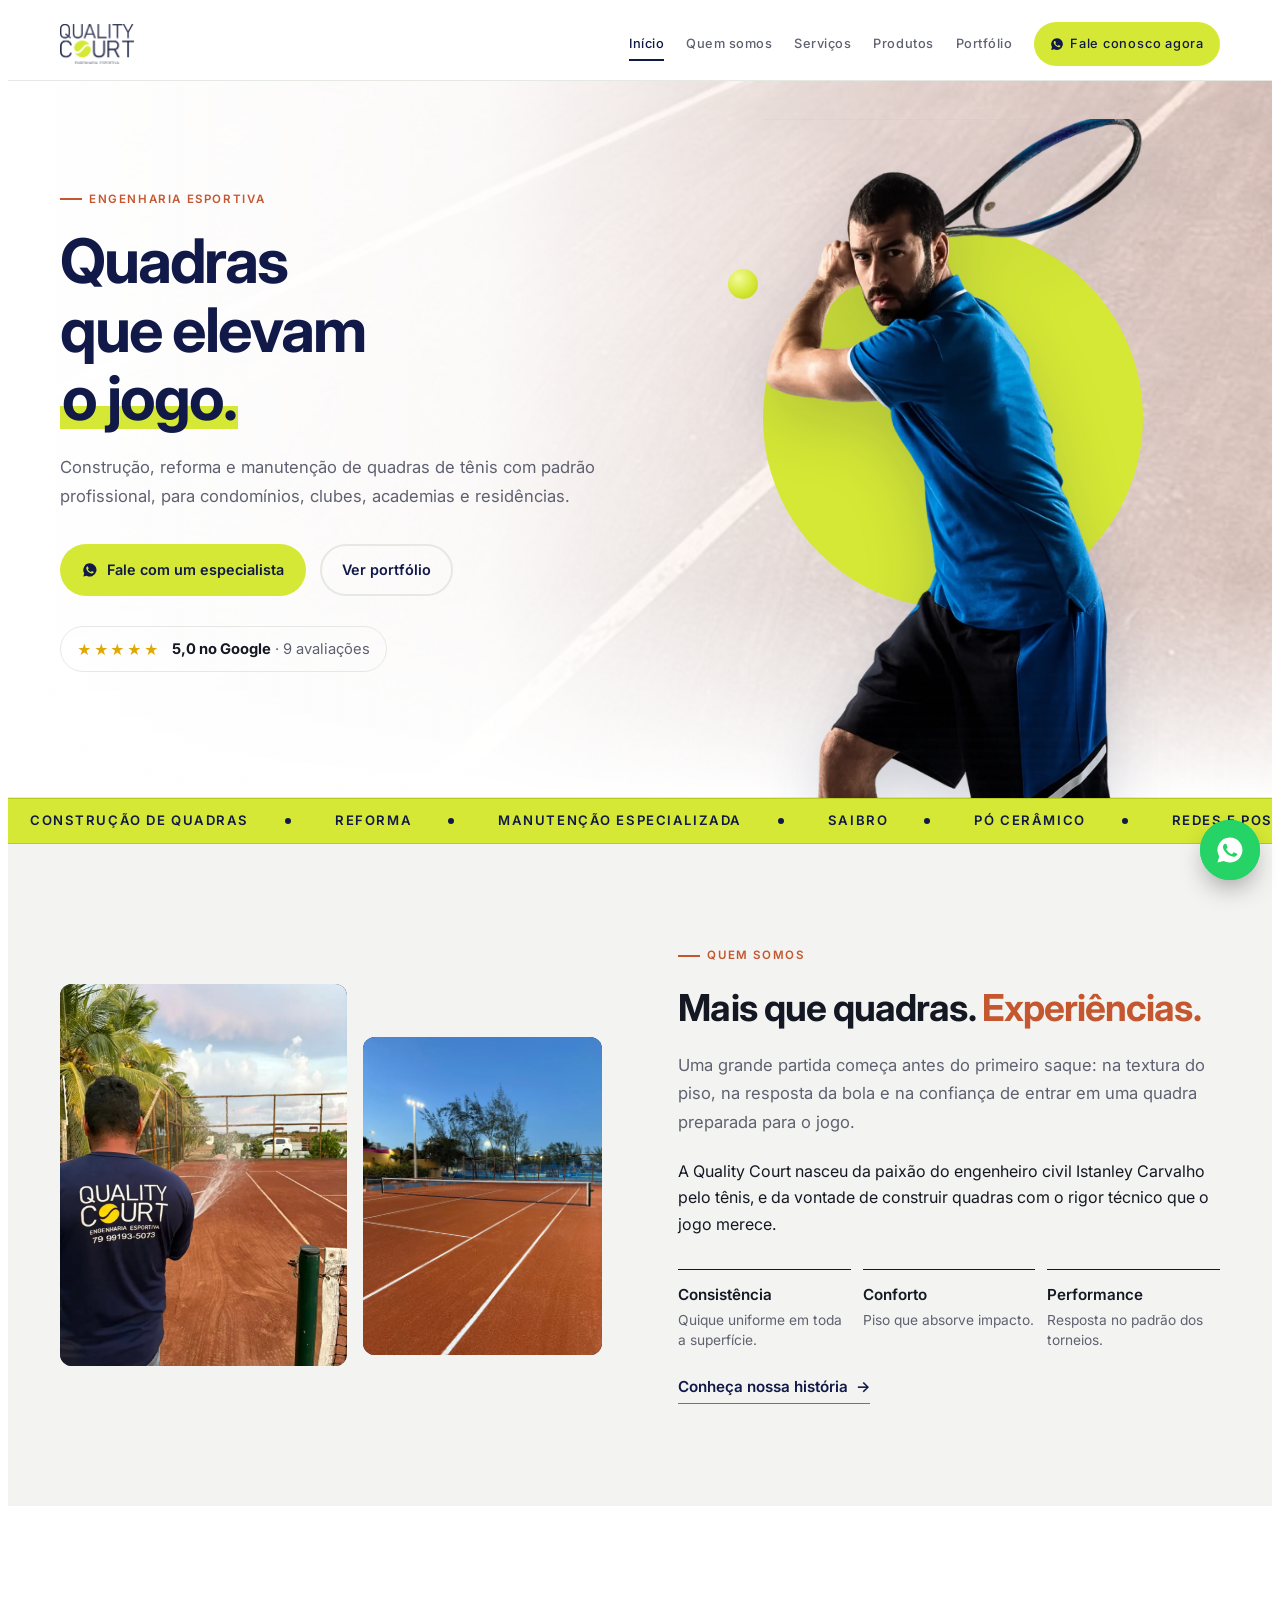
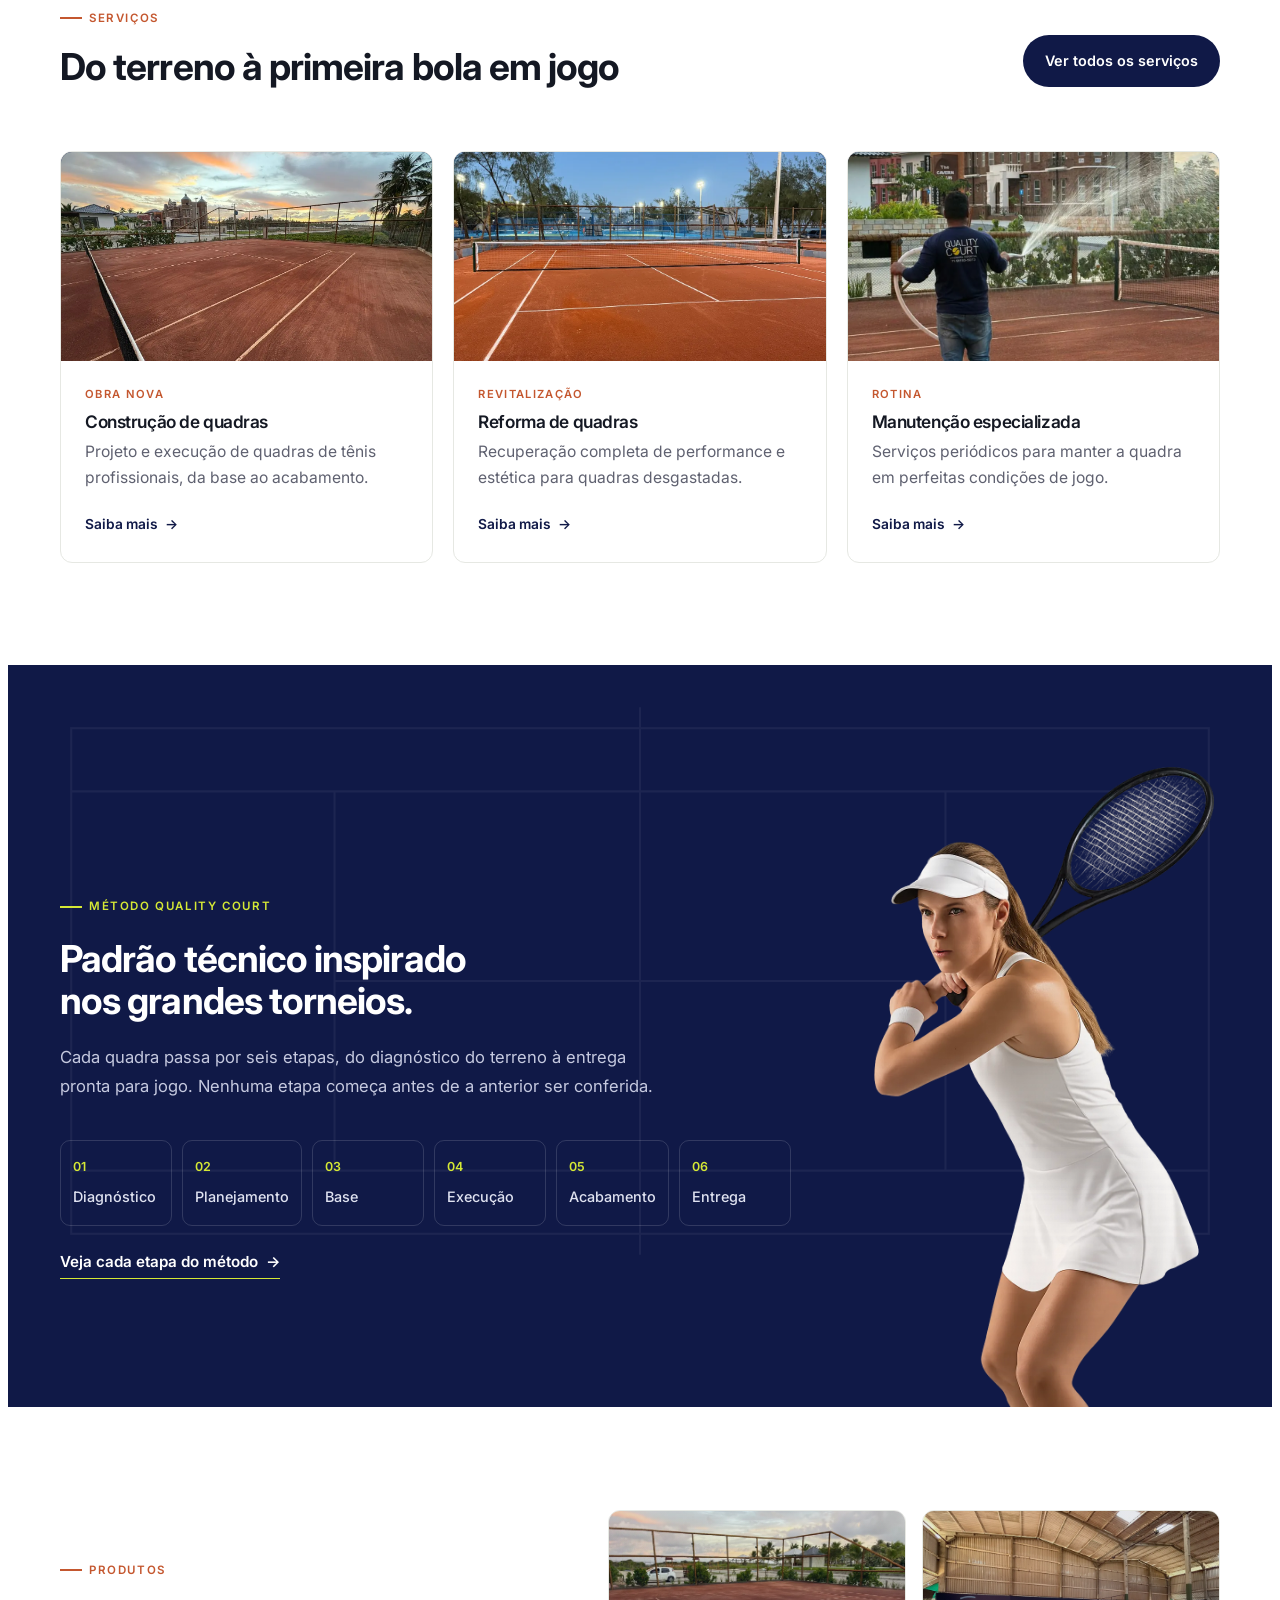
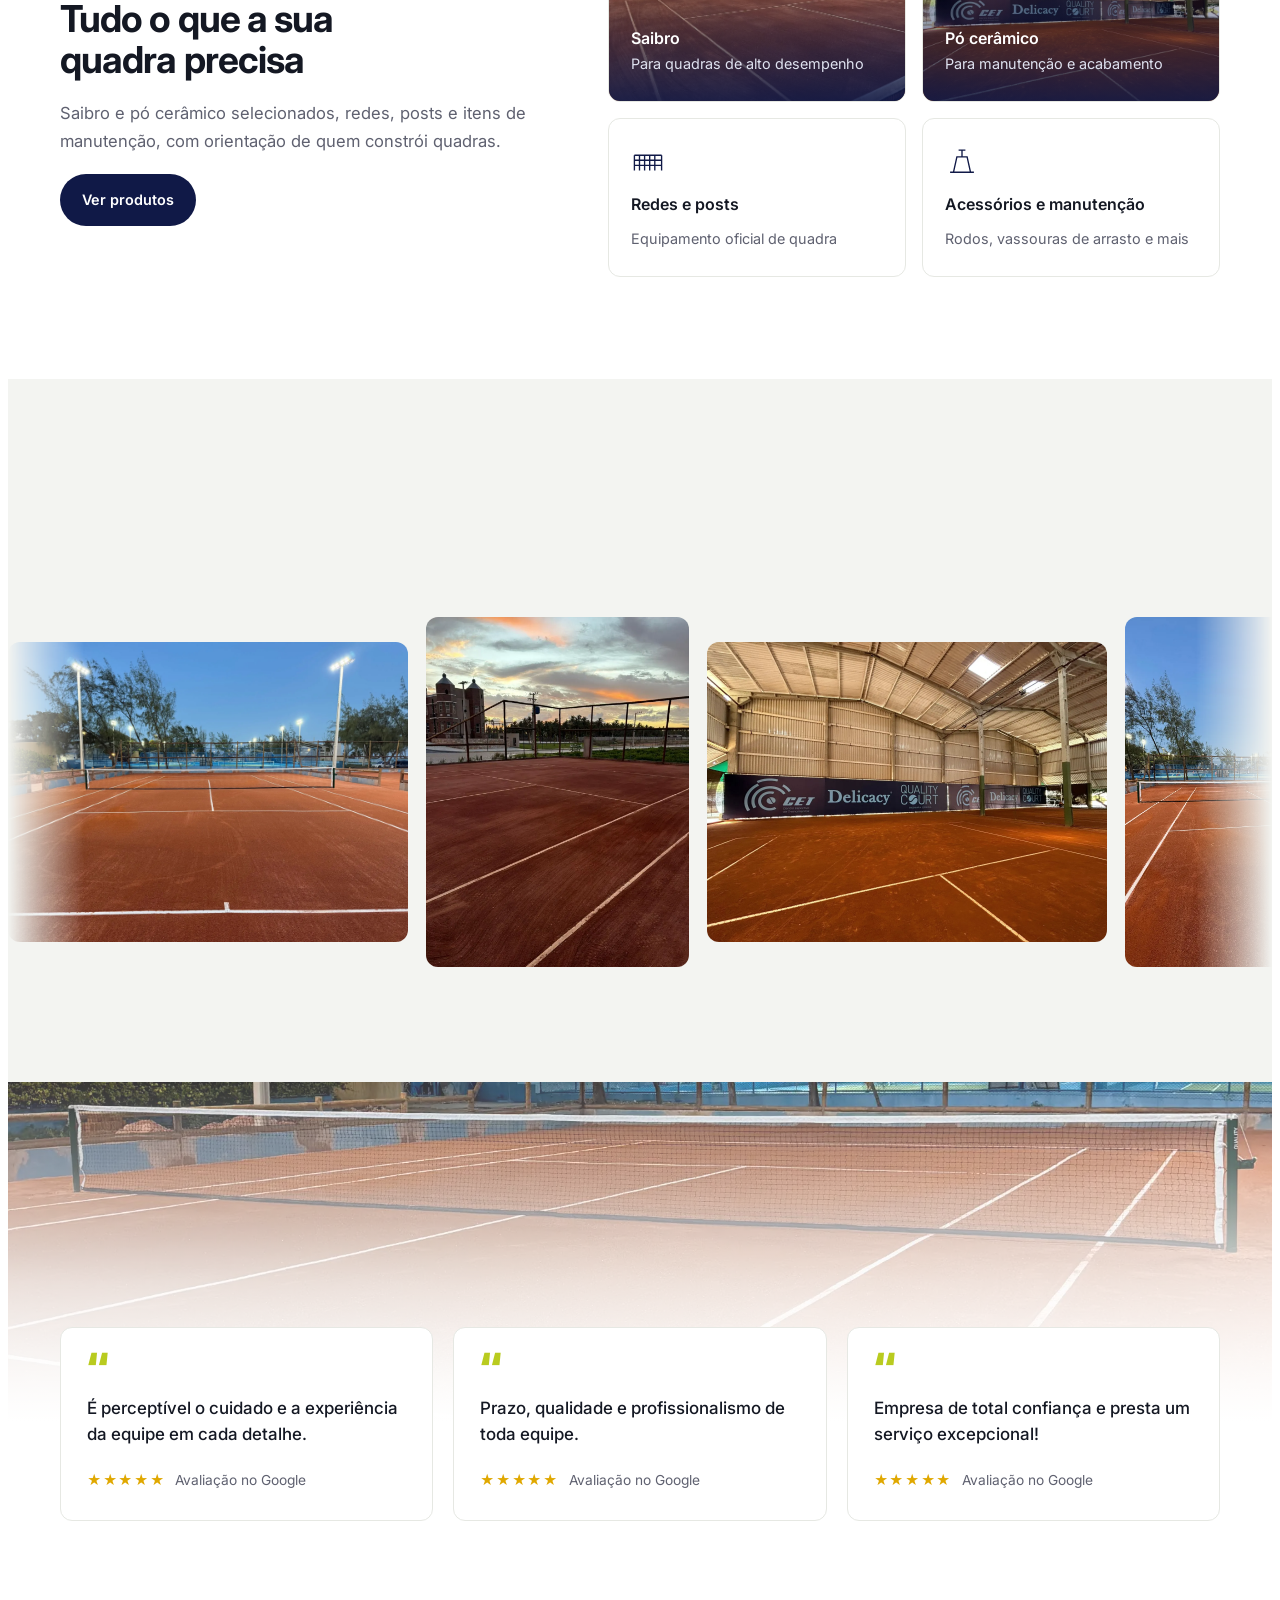
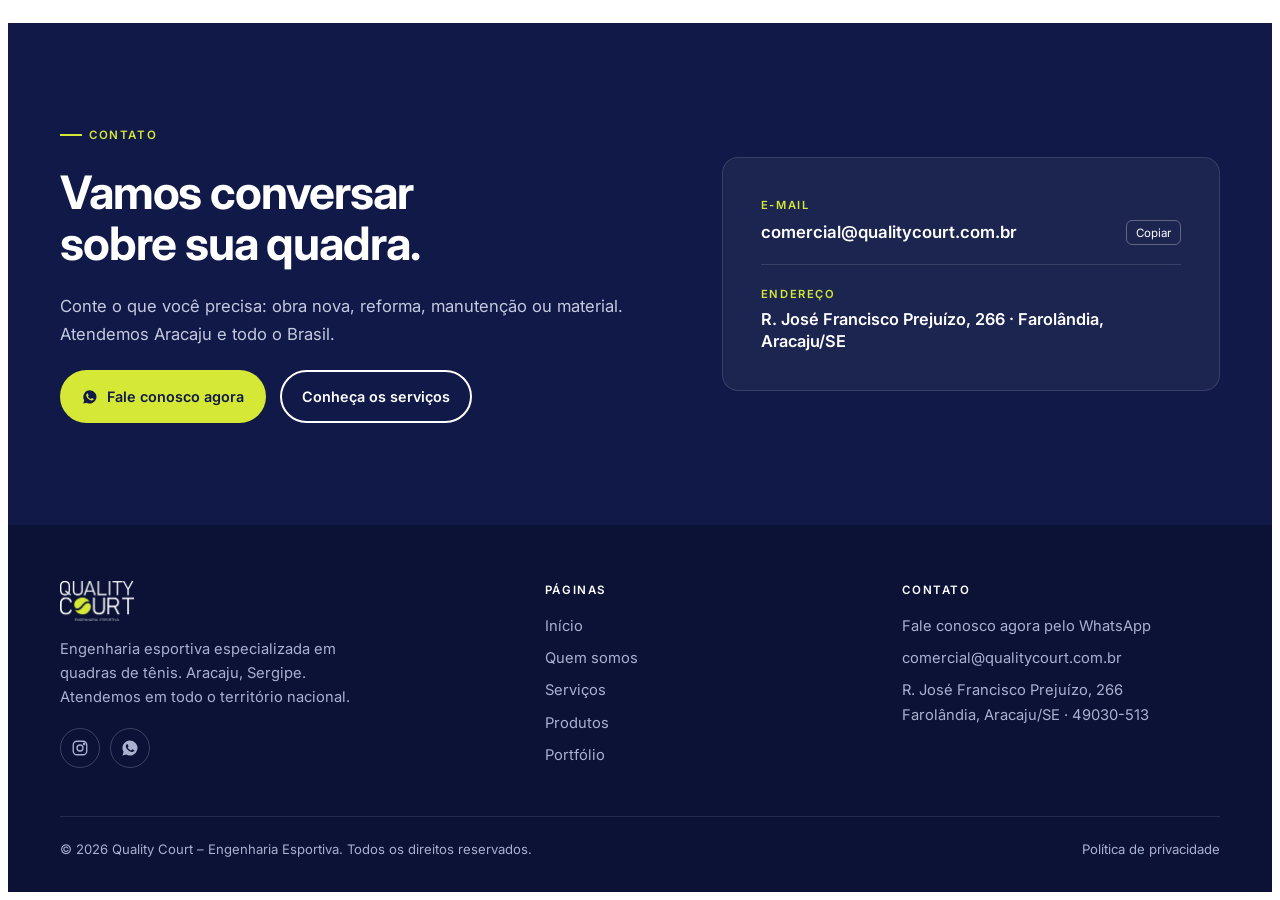
==== commit f4ffcdd1: "Add files via upload" ====
--- a/index.html
+++ b/index.html
@@ -18,7 +18,7 @@
 <meta name="google-site-verification" content="1AcfK747zZ8DQne1pjTfYFo2tznDdxqyxNKld3kJS9o">
 <meta name="msvalidate.01" content="EFD0209B49668DA1DEC51EC0C72A6C9B">
 <script type="application/ld+json">
-{"@context":"https://schema.org","@type":"LocalBusiness","name":"Quality Court – Engenharia Esportiva","image":"https://www.qualitycourt.com.br/img/og-quality-court.jpg","url":"https://www.qualitycourt.com.br","telephone":"+55 79 99193-5073","email":"comercial@qualitycourt.com.br","address":{"@type":"PostalAddress","streetAddress":"R. José Francisco Prejuízo, 266 - Farolândia","addressLocality":"Aracaju","addressRegion":"SE","postalCode":"49030-513","addressCountry":"BR"},"areaServed":"BR","sameAs":["https://www.instagram.com/qualitycourt"]}
+{"@context":"https://schema.org","@type":"LocalBusiness","name":"Quality Court – Engenharia Esportiva","image":"https://www.qualitycourt.com.br/img/og-quality-court.jpg","url":"https://www.qualitycourt.com.br","email":"comercial@qualitycourt.com.br","address":{"@type":"PostalAddress","streetAddress":"R. José Francisco Prejuízo, 266 - Farolândia","addressLocality":"Aracaju","addressRegion":"SE","postalCode":"49030-513","addressCountry":"BR"},"areaServed":"BR","sameAs":["https://www.instagram.com/qualitycourt"]}
 </script>
 <link rel="preconnect" href="https://fonts.googleapis.com">
 <link rel="preconnect" href="https://fonts.gstatic.com" crossorigin>
@@ -43,8 +43,8 @@
       </h1>
       <p class="lead rv" style="--d:.6s">Construção, reforma e manutenção de quadras de tênis com padrão profissional, para condomínios, clubes, academias e residências.</p>
       <div class="hero-ctas rv" style="--d:.75s">
-        <a class="btn btn-lime" href="https://wa.me/5579991935073?text=Ol%C3%A1!%20Quero%20falar%20com%20um%20especialista%20sobre%20minha%20quadra." target="_blank" rel="noopener"><svg viewBox="0 0 24 24" fill="currentColor" aria-hidden="true"><path d="M12 2a10 10 0 0 0-8.6 15.1L2 22l5-1.3A10 10 0 1 0 12 2Zm5.3 14.1c-.2.6-1.3 1.2-1.8 1.2-.5.1-1 .2-3.3-.7-2.8-1.1-4.5-3.9-4.7-4.1-.1-.2-1.1-1.5-1.1-2.9s.7-2 1-2.3c.2-.3.5-.3.7-.3h.5c.2 0 .4 0 .6.5l.8 2c.1.2.1.3 0 .5l-.4.6-.4.4c-.1.2-.3.3-.1.6.2.3.8 1.3 1.7 2.1 1.2 1 2.1 1.3 2.4 1.5.3.1.5.1.6-.1l.9-1.1c.2-.3.4-.2.7-.1l1.9.9c.3.1.5.2.5.3.1.2.1.7-.1 1.3Z"/></svg> Fale com um especialista</a>
-        <a class="btn btn-ghost" href="quadras-finalizadas.html">Ver quadras finalizadas</a>
+        <a class="btn btn-lime" href="https://wa.me/5579991436105?text=Ol%C3%A1!%20Quero%20falar%20com%20um%20especialista%20sobre%20minha%20quadra." target="_blank" rel="noopener"><svg viewBox="0 0 24 24" fill="currentColor" aria-hidden="true"><path d="M12 2a10 10 0 0 0-8.6 15.1L2 22l5-1.3A10 10 0 1 0 12 2Zm5.3 14.1c-.2.6-1.3 1.2-1.8 1.2-.5.1-1 .2-3.3-.7-2.8-1.1-4.5-3.9-4.7-4.1-.1-.2-1.1-1.5-1.1-2.9s.7-2 1-2.3c.2-.3.5-.3.7-.3h.5c.2 0 .4 0 .6.5l.8 2c.1.2.1.3 0 .5l-.4.6-.4.4c-.1.2-.3.3-.1.6.2.3.8 1.3 1.7 2.1 1.2 1 2.1 1.3 2.4 1.5.3.1.5.1.6-.1l.9-1.1c.2-.3.4-.2.7-.1l1.9.9c.3.1.5.2.5.3.1.2.1.7-.1 1.3Z"/></svg> Fale com um especialista</a>
+        <a class="btn btn-ghost" href="portfolio.html">Ver portfólio</a>
       </div>
       <a class="hero-rating rv" style="--d:.9s" href="https://www.google.com/maps/search/?api=1&amp;query=Quality%20Court%20Engenharia%20Esportiva%20Aracaju" target="_blank" rel="noopener">
         <span class="stars" aria-hidden="true">★★★★★</span>
@@ -157,14 +157,14 @@
   </div>
 </section>
 
-<!-- QUADRAS FINALIZADAS (chamada) -->
-<section class="gallery" aria-label="Quadras finalizadas pela Quality Court">
+<!-- PORTFÓLIO (chamada) -->
+<section class="gallery" aria-label="Portfólio da Quality Court">
   <div class="wrap gallery-head sec-head-row">
     <div>
-      <span class="eyebrow rv">Quadras finalizadas</span>
+      <span class="eyebrow rv">Portfólio</span>
       <h2 class="rv" style="--d:.1s">Quadras que já estão em jogo</h2>
     </div>
-    <a class="btn btn-navy rv" style="--d:.2s" href="quadras-finalizadas.html">Ver todas as quadras</a>
+    <a class="btn btn-navy rv" style="--d:.2s" href="portfolio.html">Ver portfólio</a>
   </div>
   <div class="gallery-strip">
     <div class="gallery-track">
@@ -202,12 +202,11 @@
       <h2 class="rv" style="--d:.1s">Vamos conversar sobre sua quadra.</h2>
       <p class="lead rv" style="--d:.2s">Conte o que você precisa: obra nova, reforma, manutenção ou material. Atendemos Aracaju e todo o Brasil.</p>
       <div class="hero-ctas rv" style="--d:.3s">
-        <a class="btn btn-lime" href="https://wa.me/5579991935073?text=Ol%C3%A1!%20Quero%20falar%20com%20um%20especialista%20sobre%20minha%20quadra." target="_blank" rel="noopener"><svg viewBox="0 0 24 24" fill="currentColor" aria-hidden="true"><path d="M12 2a10 10 0 0 0-8.6 15.1L2 22l5-1.3A10 10 0 1 0 12 2Zm5.3 14.1c-.2.6-1.3 1.2-1.8 1.2-.5.1-1 .2-3.3-.7-2.8-1.1-4.5-3.9-4.7-4.1-.1-.2-1.1-1.5-1.1-2.9s.7-2 1-2.3c.2-.3.5-.3.7-.3h.5c.2 0 .4 0 .6.5l.8 2c.1.2.1.3 0 .5l-.4.6-.4.4c-.1.2-.3.3-.1.6.2.3.8 1.3 1.7 2.1 1.2 1 2.1 1.3 2.4 1.5.3.1.5.1.6-.1l.9-1.1c.2-.3.4-.2.7-.1l1.9.9c.3.1.5.2.5.3.1.2.1.7-.1 1.3Z"/></svg> Chamar no WhatsApp</a>
-        <a class="btn btn-ghost" href="contato.html">Outras formas de contato</a>
+        <a class="btn btn-lime" href="https://wa.me/5579991436105?text=Ol%C3%A1!%20Quero%20falar%20com%20um%20especialista%20sobre%20minha%20quadra." target="_blank" rel="noopener"><svg viewBox="0 0 24 24" fill="currentColor" aria-hidden="true"><path d="M12 2a10 10 0 0 0-8.6 15.1L2 22l5-1.3A10 10 0 1 0 12 2Zm5.3 14.1c-.2.6-1.3 1.2-1.8 1.2-.5.1-1 .2-3.3-.7-2.8-1.1-4.5-3.9-4.7-4.1-.1-.2-1.1-1.5-1.1-2.9s.7-2 1-2.3c.2-.3.5-.3.7-.3h.5c.2 0 .4 0 .6.5l.8 2c.1.2.1.3 0 .5l-.4.6-.4.4c-.1.2-.3.3-.1.6.2.3.8 1.3 1.7 2.1 1.2 1 2.1 1.3 2.4 1.5.3.1.5.1.6-.1l.9-1.1c.2-.3.4-.2.7-.1l1.9.9c.3.1.5.2.5.3.1.2.1.7-.1 1.3Z"/></svg> Fale conosco agora</a>
+        <a class="btn btn-ghost" href="servicos.html">Conheça os serviços</a>
       </div>
     </div>
     <div class="contact-card rv rv-r" style="--d:.2s">
-      <div class="contact-row"><small>WhatsApp</small><div class="val"><span id="cPhone">(79) 99193-5073</span><button class="copy" type="button" data-copy="cPhone">Copiar</button></div></div>
       <div class="contact-row"><small>E-mail</small><div class="val"><span id="cMail">comercial@qualitycourt.com.br</span><button class="copy" type="button" data-copy="cMail">Copiar</button></div></div>
       <div class="contact-row"><small>Endereço</small><div class="val"><span class="addr">R. José Francisco Prejuízo, 266 · Farolândia, Aracaju/SE</span></div></div>
     </div>
--- a/css/style.css
+++ b/css/style.css
@@ -21,7 +21,7 @@
 *{box-sizing:border-box}
 html{scroll-behavior:smooth;scroll-padding-top:84px}
 body{background:var(--chalk);color:var(--ink);font-family:var(--f-body);font-size:17px;line-height:1.6;-webkit-font-smoothing:antialiased;overflow-x:hidden}
-img{max-width:100%;display:block}
+img{max-width:100%;display:block;height:auto}
 a{color:inherit}
 :focus-visible{outline:3px solid var(--lime);outline-offset:3px;border-radius:4px}
 .wrap{max-width:var(--wrap);margin-inline:auto;padding-left:max(20px,env(safe-area-inset-left,0px));padding-right:max(20px,env(safe-area-inset-right,0px))}
@@ -490,3 +490,138 @@
 .page-hero .lead{max-width:56ch}
 .btn-outline{color:var(--navy);border-color:var(--line);background:#fff}
 .btn-outline:hover{border-color:var(--navy)}
+
+/* ===== Páginas internas: componentes ===== */
+.crumbs{font-size:.8rem;color:var(--grey);display:flex;gap:8px;align-items:center}
+.crumbs a{color:var(--grey);text-decoration:none}.crumbs a:hover{color:var(--navy)}
+.page-hero-split{padding-block:clamp(48px,7vw,96px)}
+.page-hero-split .wrap{display:grid;grid-template-columns:1.05fr .95fr;gap:clamp(32px,5vw,72px);align-items:center}
+.ph-text{display:flex;flex-direction:column;gap:18px;min-width:0}
+.ph-media{border-radius:var(--r);overflow:hidden;aspect-ratio:4/3;max-width:100%}
+.ph-media img{width:100%;height:100%;object-fit:cover}
+.story-grid{display:grid;grid-template-columns:.8fr 1.2fr;gap:clamp(36px,6vw,90px);align-items:center}
+.founder{margin:0;position:relative;min-width:0}
+.founder img{width:100%;aspect-ratio:4/5;object-fit:cover;border-radius:var(--r)}
+.founder figcaption{position:absolute;left:16px;bottom:16px;background:#fff;border-radius:10px;padding:12px 16px;display:flex;flex-direction:column;gap:2px;box-shadow:0 12px 30px -16px rgba(16,25,71,.4)}
+.founder figcaption b{color:var(--navy);font-weight:600}
+.founder figcaption span{font-size:.82rem;color:var(--grey)}
+.story-text{display:flex;flex-direction:column;gap:18px;min-width:0}
+.story-text p{color:#3a3e4c;max-width:62ch}
+.story-text .statement{margin:6px 0;padding-left:20px;border-left:3px solid var(--lime);font-size:1.12rem;font-weight:500;line-height:1.5;color:var(--navy);max-width:56ch}
+.facts{display:grid;grid-template-columns:repeat(3,1fr);gap:12px;margin:10px 0 0}
+.facts div{border-top:1px solid var(--ink);padding-top:12px}
+.facts dt{font-size:.72rem;font-weight:600;letter-spacing:.12em;text-transform:uppercase;color:var(--grey)}
+.facts dd{margin:4px 0 0;font-size:1.15rem;font-weight:600;color:var(--navy)}
+.mvv-grid{display:grid;grid-template-columns:repeat(3,1fr);gap:18px}
+.mvv-card{border:1px solid rgba(255,255,255,.14);border-radius:var(--r);padding:30px 26px;display:flex;flex-direction:column;gap:14px;background:rgba(255,255,255,.03);transition:border-color .3s,background .3s}
+.mvv-card:hover{border-color:var(--lime);background:rgba(213,232,53,.05)}
+.mvv-n{font-size:.75rem;font-weight:600;letter-spacing:.14em;text-transform:uppercase;color:var(--lime)}
+.mvv-card p{color:#d3d6e6;line-height:1.65}
+.mvv-card ul{list-style:none;margin:0;padding:0;display:flex;flex-direction:column;gap:10px;color:#d3d6e6}
+.mvv-card li b{color:#fff;font-weight:600}
+.diff-grid{display:grid;grid-template-columns:repeat(4,1fr);gap:18px}
+.diff{border:1px solid var(--line);border-radius:var(--r);padding:28px 24px;display:flex;flex-direction:column;gap:12px;transition:transform .3s,border-color .3s}
+.diff:hover{transform:translateY(-4px);border-color:var(--clay)}
+.diff svg{width:34px;height:34px;stroke:var(--navy);fill:none;stroke-width:1.6}
+.diff p{font-size:.94rem;color:var(--grey);line-height:1.55}
+.clients-grid{display:grid;grid-template-columns:1fr 1.1fr;gap:clamp(36px,6vw,90px);align-items:center}
+.segments{list-style:none;margin:0;padding:0;display:flex;flex-direction:column}
+.segments li{display:flex;flex-direction:column;gap:4px;padding:20px 0;border-bottom:1px solid var(--line)}
+.segments li:first-child{border-top:1px solid var(--line)}
+.segments b{font-weight:600;color:var(--navy);font-size:1.05rem}
+.segments span{color:var(--grey);font-size:.94rem}
+.review-band{display:flex;align-items:center;gap:clamp(24px,4vw,56px);flex-wrap:wrap;justify-content:center}
+.review-quote{font-size:clamp(1.15rem,2vw,1.45rem);font-weight:500;color:var(--navy);max-width:40ch;line-height:1.4}
+.review-quote small{display:block;margin-top:8px;font-size:.82rem;color:var(--grey);font-weight:400}
+.cta-photo{border-radius:var(--r);overflow:hidden;aspect-ratio:4/3;max-width:100%}
+.cta-photo img{width:100%;height:100%;object-fit:cover}
+@media (max-width:1020px){
+  .page-hero-split .wrap,.story-grid,.clients-grid{grid-template-columns:1fr}
+  .founder{max-width:420px}
+  .mvv-grid{grid-template-columns:1fr}
+  .diff-grid{grid-template-columns:1fr 1fr}
+}
+@media (max-width:620px){.diff-grid{grid-template-columns:1fr}.facts{grid-template-columns:1fr 1fr}}
+
+/* ===== Serviços ===== */
+.jump{display:flex;flex-wrap:wrap;gap:8px;margin-top:6px}
+.jump a{font-size:.86rem;font-weight:500;color:var(--navy);text-decoration:none;padding:.5em 1em;border:1px solid var(--line);border-radius:999px;background:#fff;transition:border-color .25s,background .25s}
+.jump a:hover{border-color:var(--navy)}
+.svc-detail{scroll-margin-top:72px}
+.svc-row{display:grid;grid-template-columns:1fr 1fr;gap:clamp(36px,6vw,90px);align-items:center}
+.svc-row-rev .svc-photo{order:2}
+.svc-photo{position:relative;border-radius:var(--r);overflow:hidden;aspect-ratio:4/5;max-height:620px;max-width:100%}
+.svc-photo img{width:100%;height:100%;object-fit:cover;transition:transform .8s}
+.svc-photo:hover img{transform:scale(1.04)}
+.svc-num{position:absolute;top:16px;left:16px;background:#fff;color:var(--navy);font-weight:600;font-size:.85rem;padding:.4em .75em;border-radius:8px}
+.svc-text{display:flex;flex-direction:column;gap:18px;min-width:0}
+.checks,.signs{list-style:none;margin:4px 0;padding:0;display:flex;flex-direction:column;gap:10px}
+.checks li,.signs li{position:relative;padding-left:30px;color:#3a3e4c}
+.checks li::before{content:"";position:absolute;left:0;top:.28em;width:18px;height:18px;border-radius:50%;background:var(--lime) url("data:image/svg+xml,%3Csvg xmlns='http://www.w3.org/2000/svg' viewBox='0 0 24 24' fill='none' stroke='%23101947' stroke-width='3'%3E%3Cpath d='M5 12l5 5 9-10'/%3E%3C/svg%3E") center/11px no-repeat}
+.signs li::before{content:"";position:absolute;left:4px;top:.55em;width:10px;height:10px;border-radius:50%;border:2px solid var(--clay)}
+.mini-title{font-size:.78rem;font-weight:600;letter-spacing:.12em;text-transform:uppercase;color:var(--navy);margin-top:4px}
+.method-dark .steps::before{background:rgba(255,255,255,.15)}
+.method-dark .steps::after{background:var(--lime)}
+.method-dark .step-n{background:var(--navy);border-color:rgba(255,255,255,.2);color:#aab0cf}
+.method-dark .step.done .step-n{background:var(--lime);border-color:var(--lime);color:var(--navy)}
+.method-dark .step h3{color:#fff}
+.method-dark .step p{color:#b9bed8}
+.mat-list{grid-template-columns:1fr 1fr}
+.mat-list .prod-photo > a{min-height:260px}
+@media (max-width:1020px){.svc-row{grid-template-columns:1fr}.svc-row-rev .svc-photo{order:0}.svc-photo{aspect-ratio:4/3;max-height:none}}
+@media (max-width:620px){.mat-list{grid-template-columns:1fr}}
+
+/* ===== Portfólio ===== */
+.pf-hero .wrap{display:flex;flex-direction:column;gap:18px;align-items:flex-start}
+.pf-sec{padding-top:clamp(40px,5vw,64px)}
+.pf-filters{display:flex;flex-wrap:wrap;gap:8px;margin-bottom:32px}
+.pf-chip{font:inherit;font-size:.88rem;font-weight:500;color:var(--navy);background:#fff;border:1px solid var(--line);border-radius:999px;padding:.55em 1.05em;cursor:pointer;display:inline-flex;gap:.5em;align-items:center;transition:background .25s,color .25s,border-color .25s}
+.pf-chip span{font-size:.75rem;color:var(--grey)}
+.pf-chip:hover{border-color:var(--navy)}
+.pf-chip.is-on{background:var(--navy);color:#fff;border-color:var(--navy)}
+.pf-chip.is-on span{color:var(--lime)}
+.pf-grid{columns:3 300px;column-gap:16px}
+.pf-item{break-inside:avoid;margin:0 0 16px;border-radius:var(--r);overflow:hidden;transition:opacity .35s,transform .35s}
+.pf-item.is-hidden{display:none}
+.pf-open{all:unset;display:block;position:relative;cursor:zoom-in;width:100%}
+.pf-open:focus-visible{outline:3px solid var(--lime);outline-offset:-3px}
+.pf-open img{width:100%;height:auto;transition:transform .7s}
+.pf-open figcaption{position:absolute;inset:auto 0 0 0;padding:40px 16px 14px;background:linear-gradient(0deg,rgba(16,25,71,.85),transparent);color:#fff;display:flex;flex-direction:column;gap:2px;opacity:0;transform:translateY(8px);transition:opacity .35s,transform .35s}
+.pf-open figcaption b{font-weight:600;font-size:.95rem}
+.pf-open figcaption span{font-size:.82rem;color:#d3d6e6}
+.pf-open:hover img{transform:scale(1.04)}
+.pf-open:hover figcaption,.pf-open:focus-visible figcaption{opacity:1;transform:none}
+@media (hover:none){.pf-open figcaption{opacity:1;transform:none}}
+.lightbox{position:fixed;inset:0;z-index:100;background:rgba(9,14,40,.94);display:flex;align-items:center;justify-content:center;padding:calc(56px + env(safe-area-inset-top,0px)) max(64px,env(safe-area-inset-right,0px)) calc(56px + env(safe-area-inset-bottom,0px)) max(64px,env(safe-area-inset-left,0px))}
+.lightbox[hidden]{display:none}
+.lb-fig{margin:0;display:flex;flex-direction:column;align-items:center;gap:12px;max-width:100%;max-height:100%}
+.lb-fig img{max-width:100%;max-height:calc(100vh - 170px);width:auto;height:auto;border-radius:8px;animation:lbIn .35s ease}
+@keyframes lbIn{from{opacity:0;transform:scale(.97)}to{opacity:1;transform:none}}
+.lb-fig figcaption{color:#fff;font-size:.95rem;text-align:center}
+.lb-fig figcaption span{color:#aab0cf;display:block;font-size:.85rem}
+.lb-close,.lb-nav{position:absolute;background:rgba(255,255,255,.08);border:1px solid rgba(255,255,255,.15);color:#fff;width:46px;height:46px;border-radius:50%;font-size:1.6rem;line-height:1;cursor:pointer;display:grid;place-items:center;transition:background .25s}
+.lb-close:hover,.lb-nav:hover{background:rgba(255,255,255,.18)}
+.lb-close{top:calc(14px + env(safe-area-inset-top,0px));right:calc(14px + env(safe-area-inset-right,0px))}
+.lb-prev{left:calc(12px + env(safe-area-inset-left,0px));top:50%;translate:0 -50%}
+.lb-next{right:calc(12px + env(safe-area-inset-right,0px));top:50%;translate:0 -50%}
+.lb-count{position:absolute;bottom:calc(16px + env(safe-area-inset-bottom,0px));left:50%;translate:-50% 0;color:#aab0cf;font-size:.82rem}
+@media (max-width:620px){.lightbox{padding-inline:12px}.lb-nav{top:auto;bottom:calc(10px + env(safe-area-inset-bottom,0px));translate:none}.lb-prev{left:16px}.lb-next{right:16px}}
+
+/* ===== Produtos e política ===== */
+.prod-feature{display:grid;grid-template-columns:1fr 1fr;gap:20px}
+.pf-card{border:1px solid var(--line);border-radius:var(--r);overflow:hidden;display:flex;flex-direction:column;scroll-margin-top:90px}
+.pf-card-img{aspect-ratio:16/9;overflow:hidden}
+.pf-card-img img{width:100%;height:100%;object-fit:cover;transition:transform .7s}
+.pf-card:hover .pf-card-img img{transform:scale(1.05)}
+.pf-card-body{padding:28px;display:flex;flex-direction:column;gap:12px;align-items:flex-start}
+.pf-card-body p{color:var(--grey)}
+.prod-4{grid-template-columns:repeat(4,1fr)}
+.prod-4 li{scroll-margin-top:90px;background:#fff}
+.legal{max-width:760px;display:flex;flex-direction:column;gap:14px}
+.legal h2{font-size:1.15rem;margin-top:18px}
+.legal p{color:#3a3e4c}
+@media (max-width:1020px){.prod-4{grid-template-columns:1fr 1fr}}
+@media (max-width:620px){.prod-feature,.prod-4{grid-template-columns:1fr}}
+
+/* Evita rolagem lateral durante as animações de entrada */
+main{overflow-x:clip}
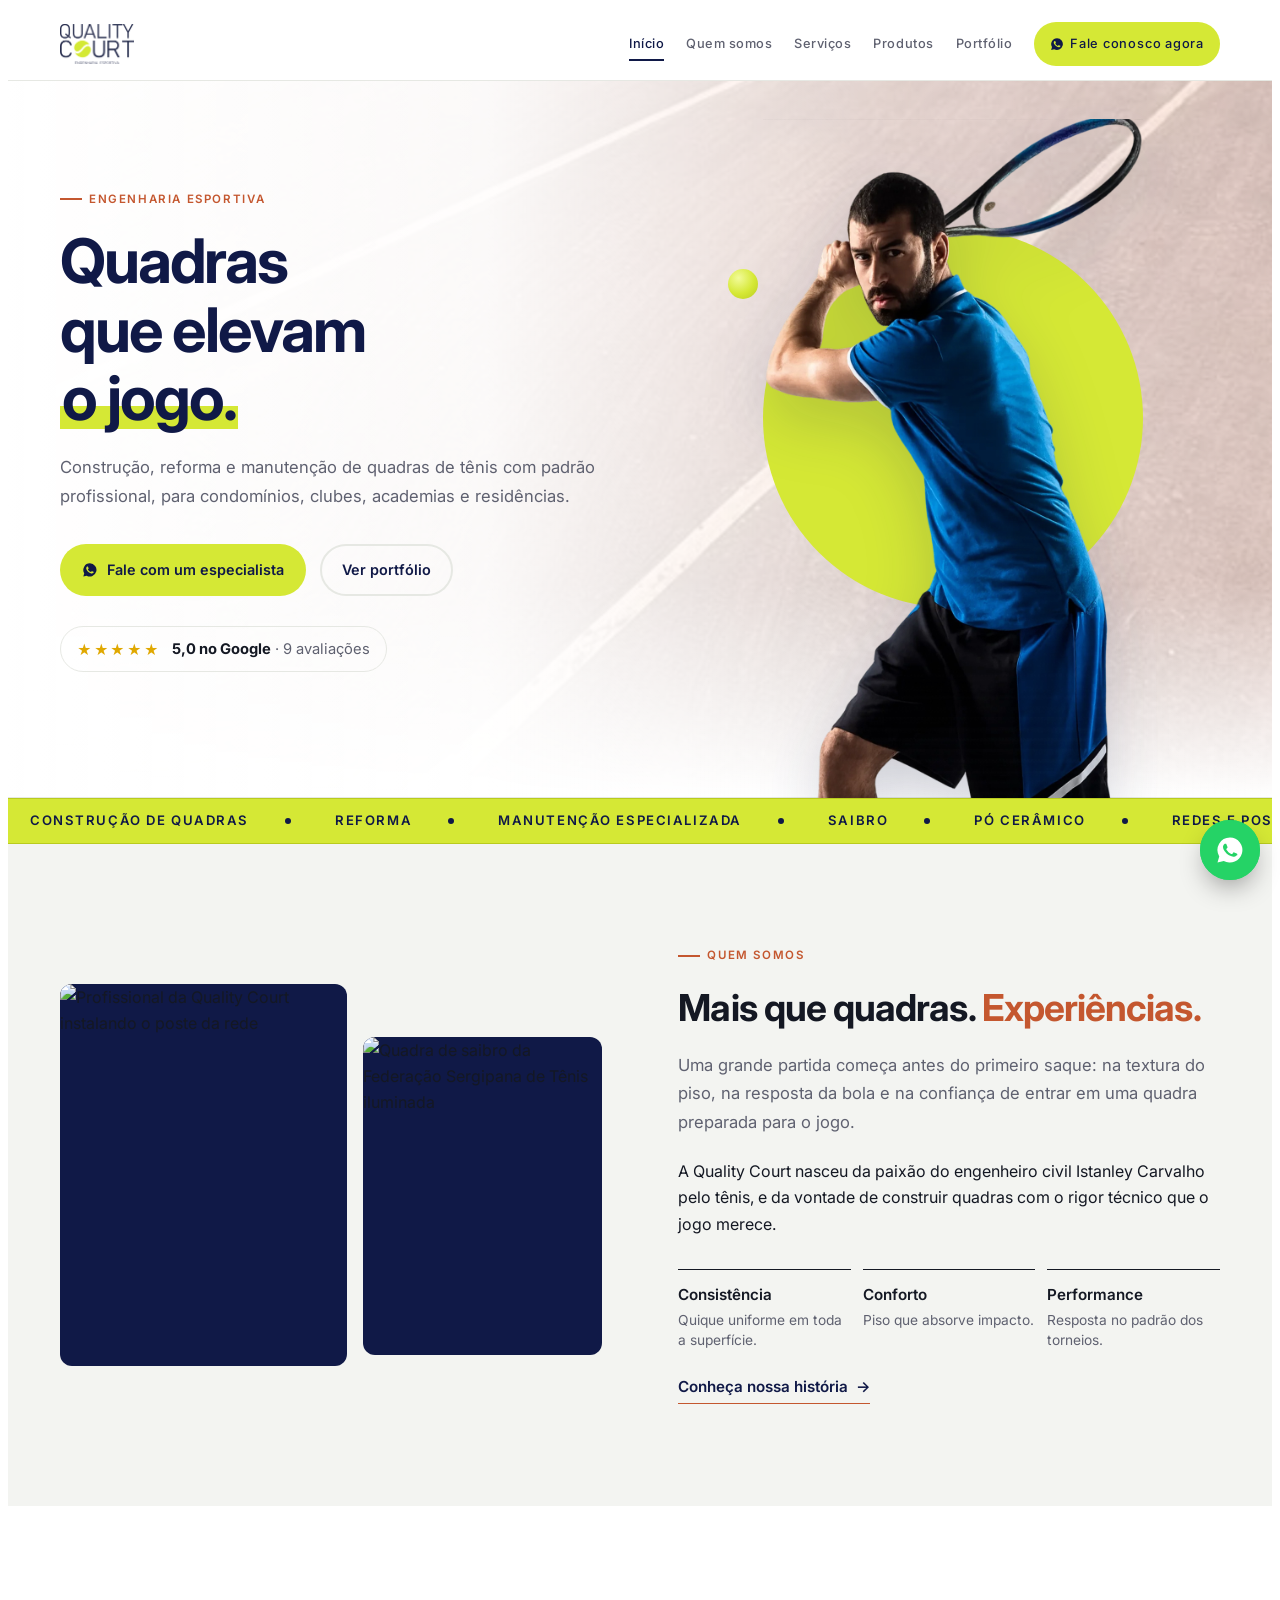
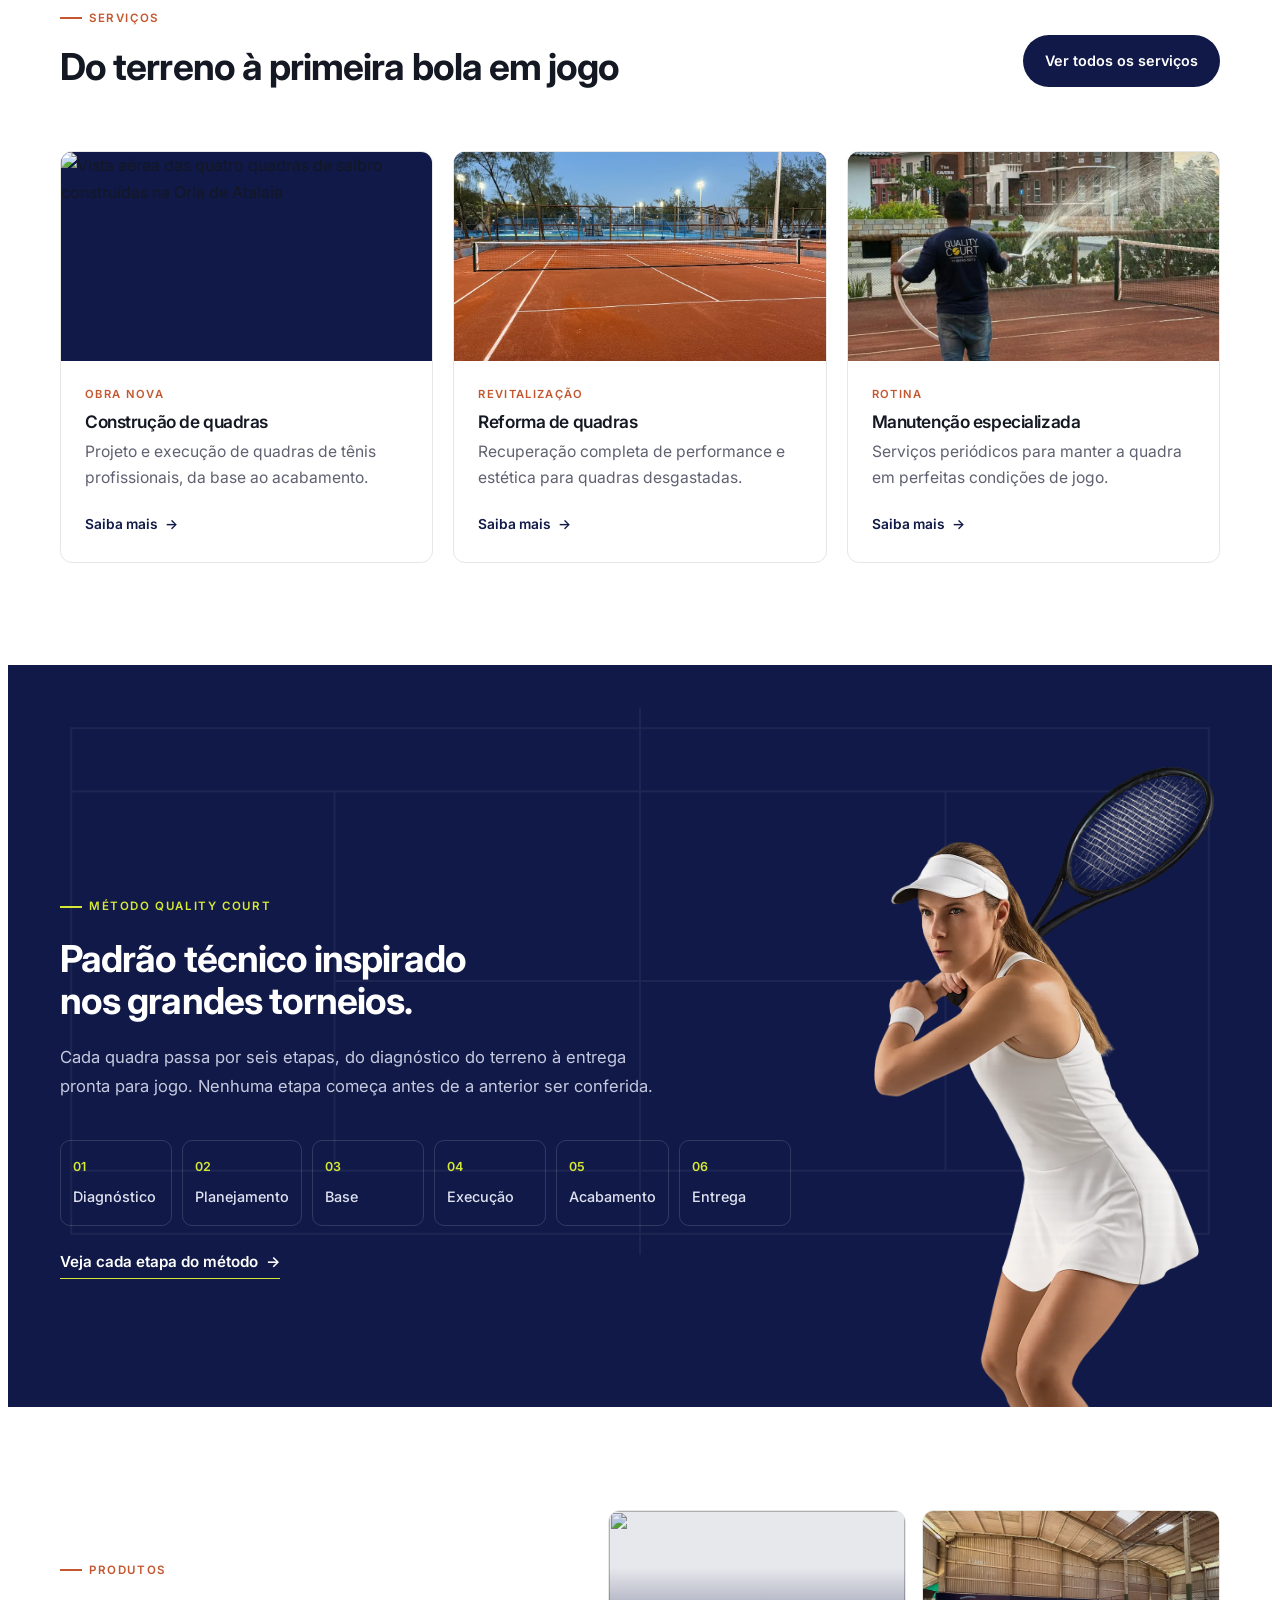
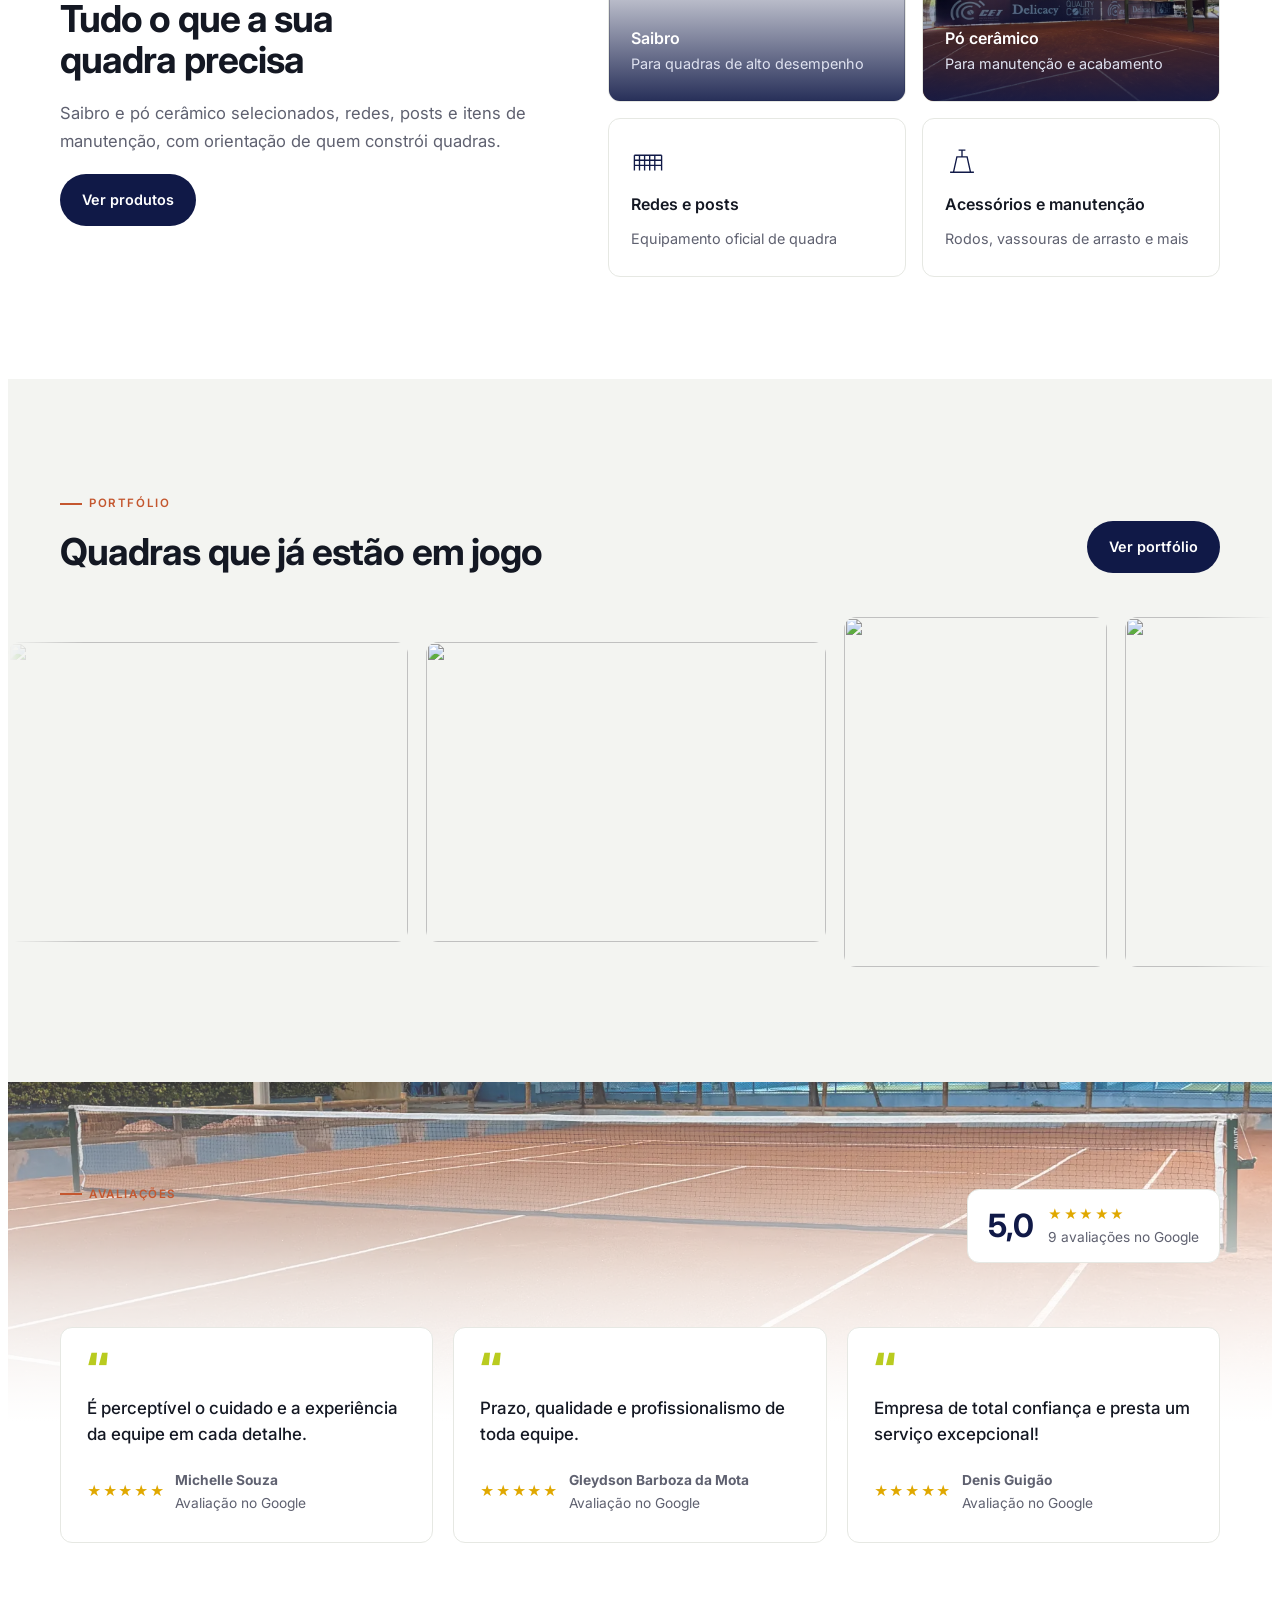
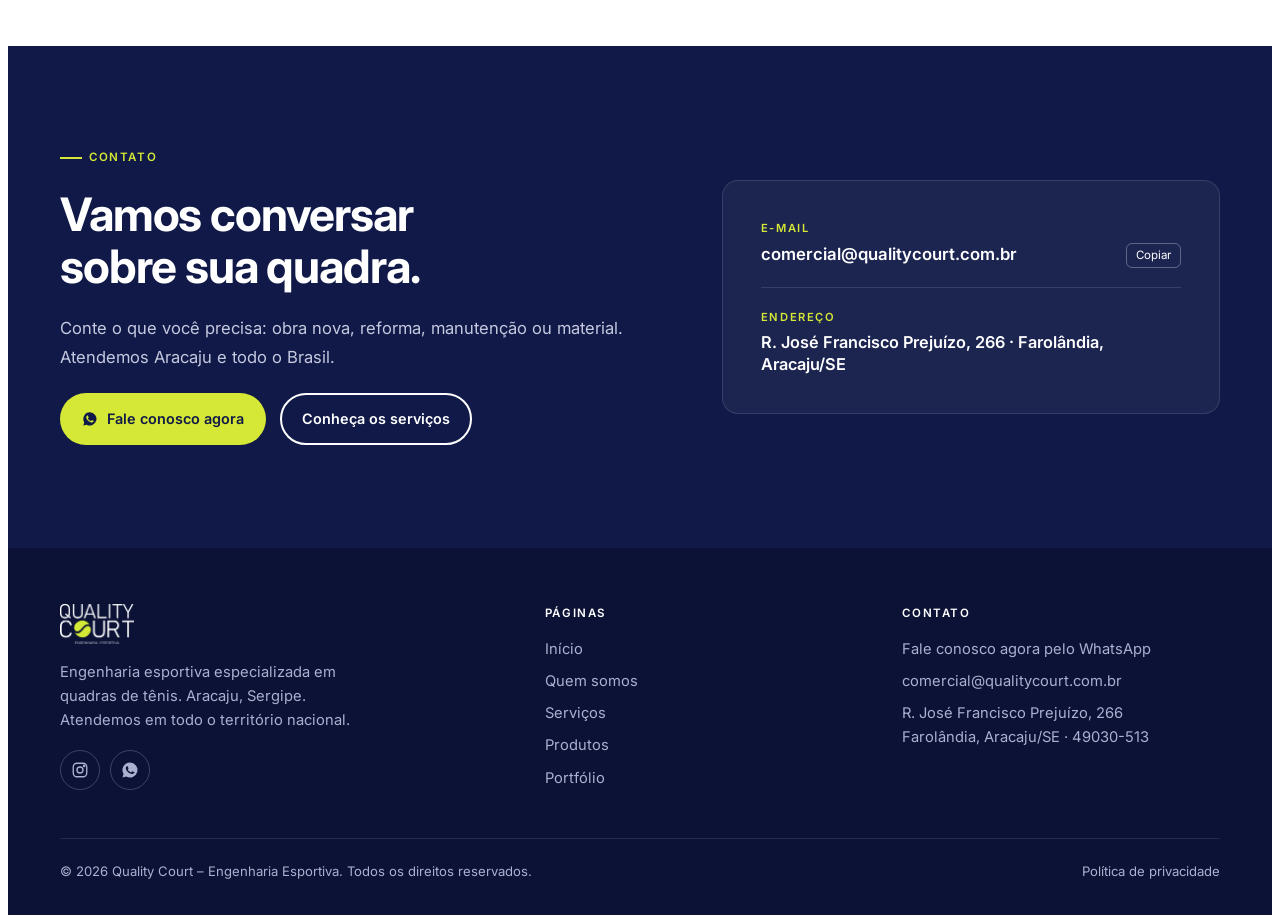
==== commit 399f6202: "Add files via upload" ====
--- a/index.html
+++ b/index.html
@@ -70,8 +70,8 @@
 <section class="sec sec-soft">
   <div class="wrap concept-grid">
     <div class="concept-media">
-      <div class="media has-img rv rv-l"><img src="img/manutencao-camisa.webp" alt="Profissional da Quality Court regando quadra de saibro" loading="lazy" width="900" height="1200"></div>
-      <div class="media has-img rv rv-r" style="--d:.15s"><img src="img/quadra-noturna-vertical.webp" alt="Quadra de saibro iluminada à noite" loading="lazy" width="1000" height="1333"></div>
+      <div class="media has-img rv rv-l"><img src="img/fst-09-instalacao-post.webp" alt="Profissional da Quality Court instalando o poste da rede" loading="lazy" width="1200" height="2133" style="object-position:50% 35%"></div>
+      <div class="media has-img rv rv-r" style="--d:.15s"><img src="img/fst-04-quadra-pronta-vertical.webp" alt="Quadra de saibro da Federação Sergipana de Tênis iluminada" loading="lazy" width="1200" height="1600"></div>
     </div>
     <div class="concept-text">
       <span class="eyebrow rv">Quem somos</span>
@@ -100,7 +100,7 @@
     </div>
     <div class="services services-3">
       <a class="svc rv" href="servicos.html#construcao">
-        <div class="svc-media"><div class="media has-img"><img src="img/quadra-por-do-sol.webp" alt="Quadra de saibro nova ao pôr do sol" loading="lazy"></div></div>
+        <div class="svc-media"><div class="media has-img"><img src="img/fst-10-aerea-dia-pronta.webp" alt="Vista aérea das quatro quadras de saibro construídas na Orla de Atalaia" loading="lazy" style="object-position:50% 58%"></div></div>
         <div class="svc-body"><span class="svc-tag">Obra nova</span><h3>Construção de quadras</h3><p>Projeto e execução de quadras de tênis profissionais, da base ao acabamento.</p><span class="svc-more">Saiba mais <i>→</i></span></div>
       </a>
       <a class="svc rv" style="--d:.1s" href="servicos.html#reforma">
@@ -149,7 +149,7 @@
       <div class="rv" style="--d:.3s"><a class="btn btn-navy" href="produtos.html">Ver produtos</a></div>
     </div>
     <ul class="prod-list">
-      <li class="rv prod-photo" style="--d:.1s"><a href="produtos.html#saibro"><img src="img/quadra-saibro.webp" alt="" loading="lazy"><span><b>Saibro</b>Para quadras de alto desempenho</span></a></li>
+      <li class="rv prod-photo" style="--d:.1s"><a href="produtos.html#saibro"><img src="img/fst-16-obra-espalhamento-saibro.webp" alt="" loading="lazy"><span><b>Saibro</b>Para quadras de alto desempenho</span></a></li>
       <li class="rv prod-photo" style="--d:.2s"><a href="produtos.html#po-ceramico"><img src="img/quadra-coberta.webp" alt="" loading="lazy"><span><b>Pó cerâmico</b>Para manutenção e acabamento</span></a></li>
       <li class="rv" style="--d:.3s"><a href="produtos.html#redes-posts"><svg viewBox="0 0 40 40" aria-hidden="true"><path d="M4 12h32M4 12v18M36 12v18M4 18h32M4 24h32M10 12v18M16 12v18M22 12v18M28 12v18"/></svg><b>Redes e posts</b><span>Equipamento oficial de quadra</span></a></li>
       <li class="rv" style="--d:.4s"><a href="produtos.html#manutencao"><svg viewBox="0 0 40 40" aria-hidden="true"><path d="M6 32h28M10 32l4-18h12l4 18M20 14V6M16 6h8"/></svg><b>Acessórios e manutenção</b><span>Rodos, vassouras de arrasto e mais</span></a></li>
@@ -168,7 +168,7 @@
   </div>
   <div class="gallery-strip">
     <div class="gallery-track">
-      <figure class=""><img src="img/quadra-noturna.webp" alt="" loading="lazy"></figure><figure class="tall"><img src="img/quadra-por-do-sol-vertical.webp" alt="" loading="lazy"></figure><figure class=""><img src="img/quadra-coberta.webp" alt="" loading="lazy"></figure><figure class="tall"><img src="img/quadra-noturna-vertical-2.webp" alt="" loading="lazy"></figure><figure class=""><img src="img/quadra-por-do-sol.webp" alt="" loading="lazy"></figure><figure class="tall"><img src="img/quadra-coberta-vertical.webp" alt="" loading="lazy"></figure><figure class=""><img src="img/quadra-noturna.webp" alt="" loading="lazy"></figure><figure class="tall"><img src="img/quadra-por-do-sol-vertical.webp" alt="" loading="lazy"></figure><figure class=""><img src="img/quadra-coberta.webp" alt="" loading="lazy"></figure><figure class="tall"><img src="img/quadra-noturna-vertical-2.webp" alt="" loading="lazy"></figure><figure class=""><img src="img/quadra-por-do-sol.webp" alt="" loading="lazy"></figure><figure class="tall"><img src="img/quadra-coberta-vertical.webp" alt="" loading="lazy"></figure>
+      <figure class=""><img src="img/fst-14-aerea-noite-4quadras.webp" alt="" loading="lazy"></figure><figure class=""><img src="img/fst-05-quadra-pronta-horizontal.webp" alt="" loading="lazy"></figure><figure class="tall"><img src="img/fst-11-aerea-noite-cidade.webp" alt="" loading="lazy"></figure><figure class="tall"><img src="img/fst-04-quadra-pronta-vertical.webp" alt="" loading="lazy"></figure><figure class="tall"><img src="img/fst-10-aerea-dia-pronta.webp" alt="" loading="lazy"></figure><figure class=""><img src="img/fst-16-obra-espalhamento-saibro.webp" alt="" loading="lazy"></figure><figure class=""><img src="img/fst-14-aerea-noite-4quadras.webp" alt="" loading="lazy"></figure><figure class=""><img src="img/fst-05-quadra-pronta-horizontal.webp" alt="" loading="lazy"></figure><figure class="tall"><img src="img/fst-11-aerea-noite-cidade.webp" alt="" loading="lazy"></figure><figure class="tall"><img src="img/fst-04-quadra-pronta-vertical.webp" alt="" loading="lazy"></figure><figure class="tall"><img src="img/fst-10-aerea-dia-pronta.webp" alt="" loading="lazy"></figure><figure class=""><img src="img/fst-16-obra-espalhamento-saibro.webp" alt="" loading="lazy"></figure>
     </div>
   </div>
 </section>
@@ -186,9 +186,9 @@
       </a>
     </div>
     <div class="testi-track">
-      <article class="testi rv" style="--d:.1s"><div class="q" aria-hidden="true">“</div><p>É perceptível o cuidado e a experiência da equipe em cada detalhe.</p><footer><span class="stars" aria-hidden="true">★★★★★</span><span>Avaliação no Google</span></footer></article>
-      <article class="testi rv" style="--d:.2s"><div class="q" aria-hidden="true">“</div><p>Prazo, qualidade e profissionalismo de toda equipe.</p><footer><span class="stars" aria-hidden="true">★★★★★</span><span>Avaliação no Google</span></footer></article>
-      <article class="testi rv" style="--d:.3s"><div class="q" aria-hidden="true">“</div><p>Empresa de total confiança e presta um serviço excepcional!</p><footer><span class="stars" aria-hidden="true">★★★★★</span><span>Avaliação no Google</span></footer></article>
+      <article class="testi rv" style="--d:.1s"><div class="q" aria-hidden="true">“</div><p>É perceptível o cuidado e a experiência da equipe em cada detalhe.</p><footer><span class="stars" aria-hidden="true">★★★★★</span><span class="t-who"><b>Michelle Souza</b>Avaliação no Google</span></footer></article>
+      <article class="testi rv" style="--d:.2s"><div class="q" aria-hidden="true">“</div><p>Prazo, qualidade e profissionalismo de toda equipe.</p><footer><span class="stars" aria-hidden="true">★★★★★</span><span class="t-who"><b>Gleydson Barboza da Mota</b>Avaliação no Google</span></footer></article>
+      <article class="testi rv" style="--d:.3s"><div class="q" aria-hidden="true">“</div><p>Empresa de total confiança e presta um serviço excepcional!</p><footer><span class="stars" aria-hidden="true">★★★★★</span><span class="t-who"><b>Denis Guigão</b>Avaliação no Google</span></footer></article>
     </div>
   </div>
 </section>
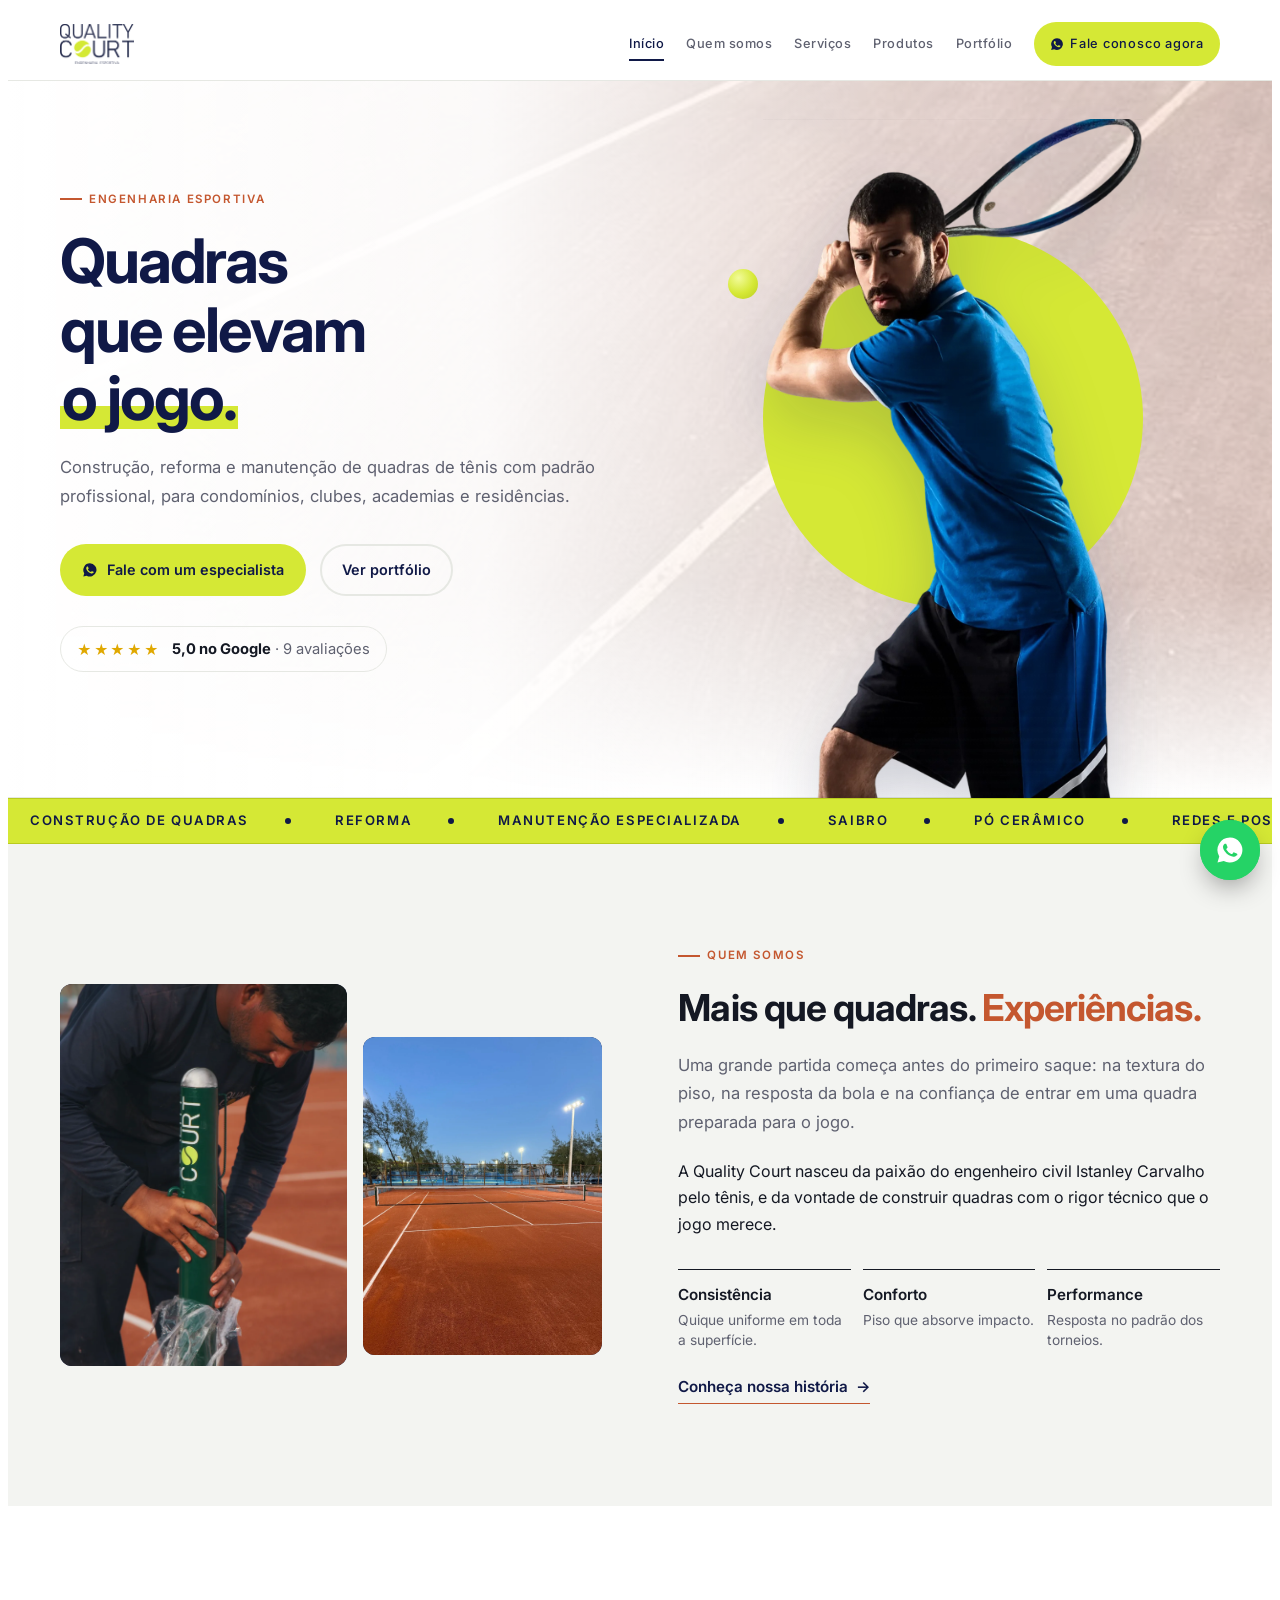
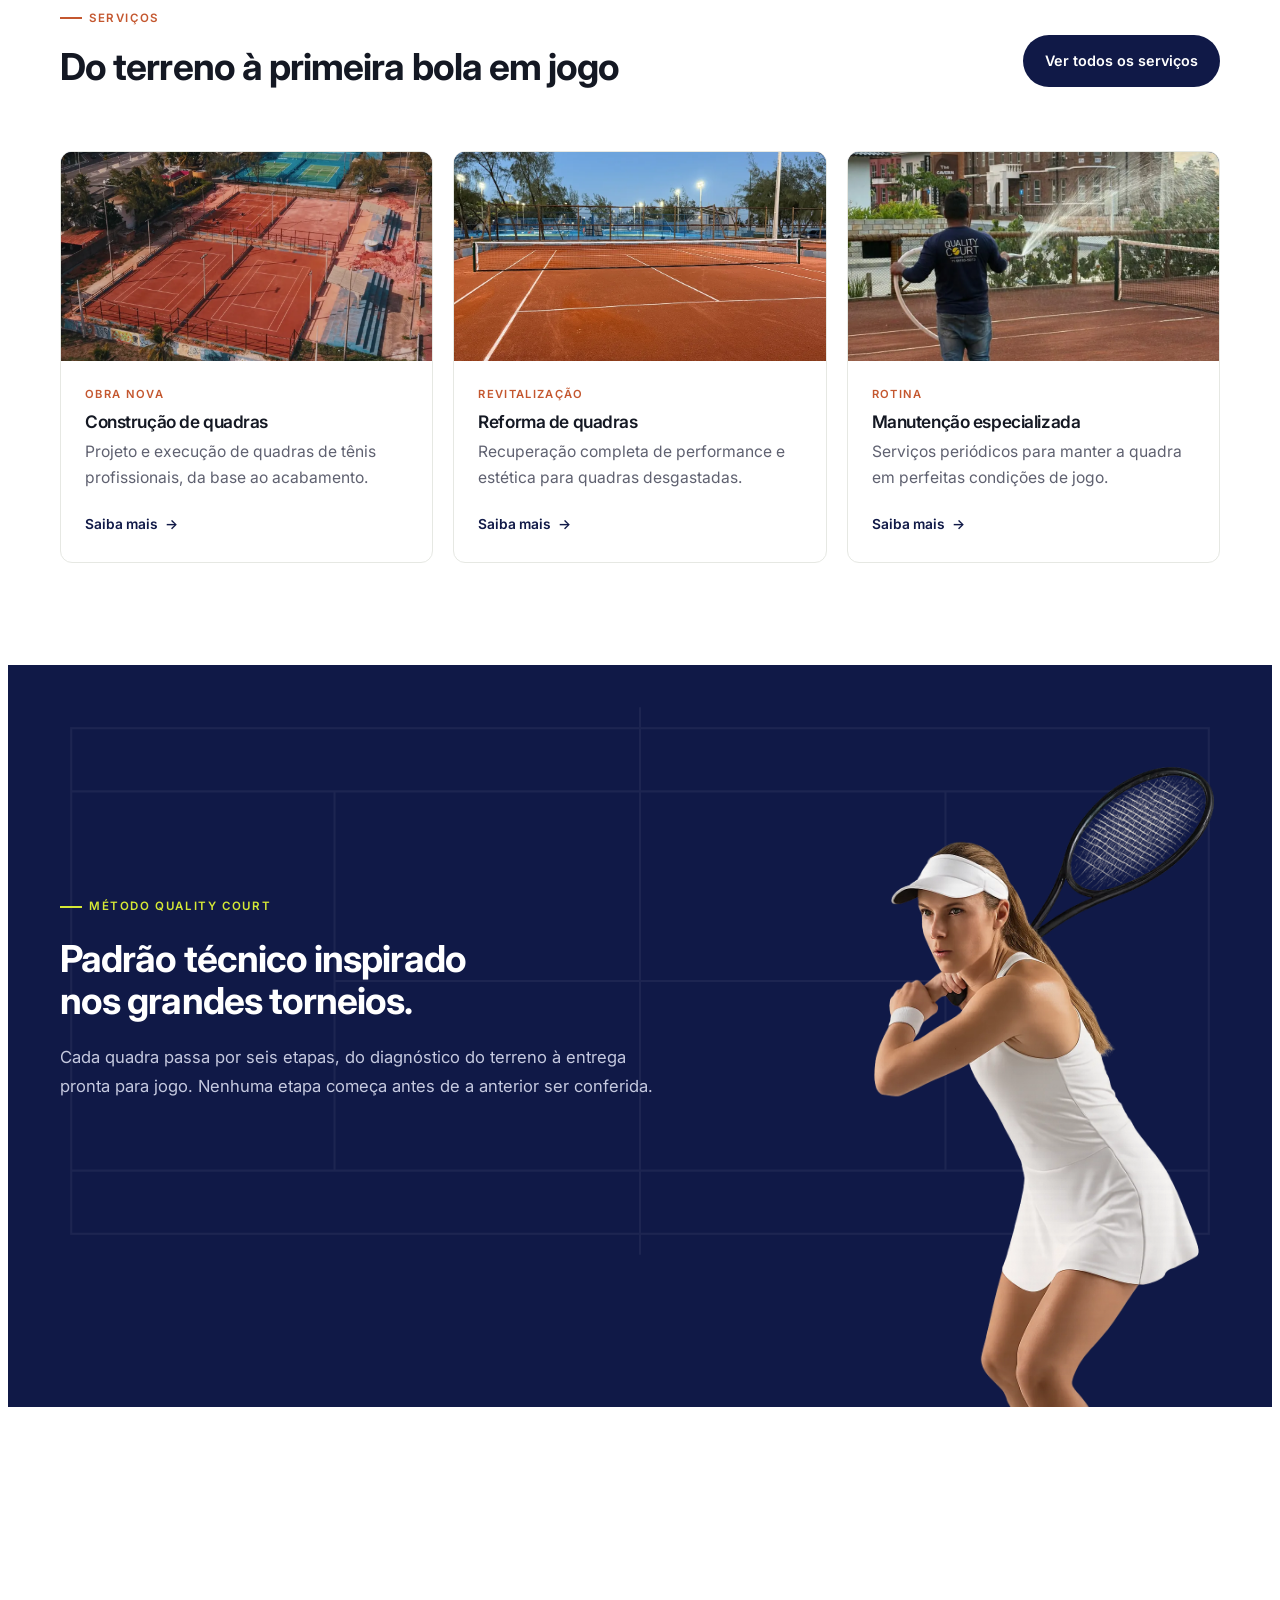
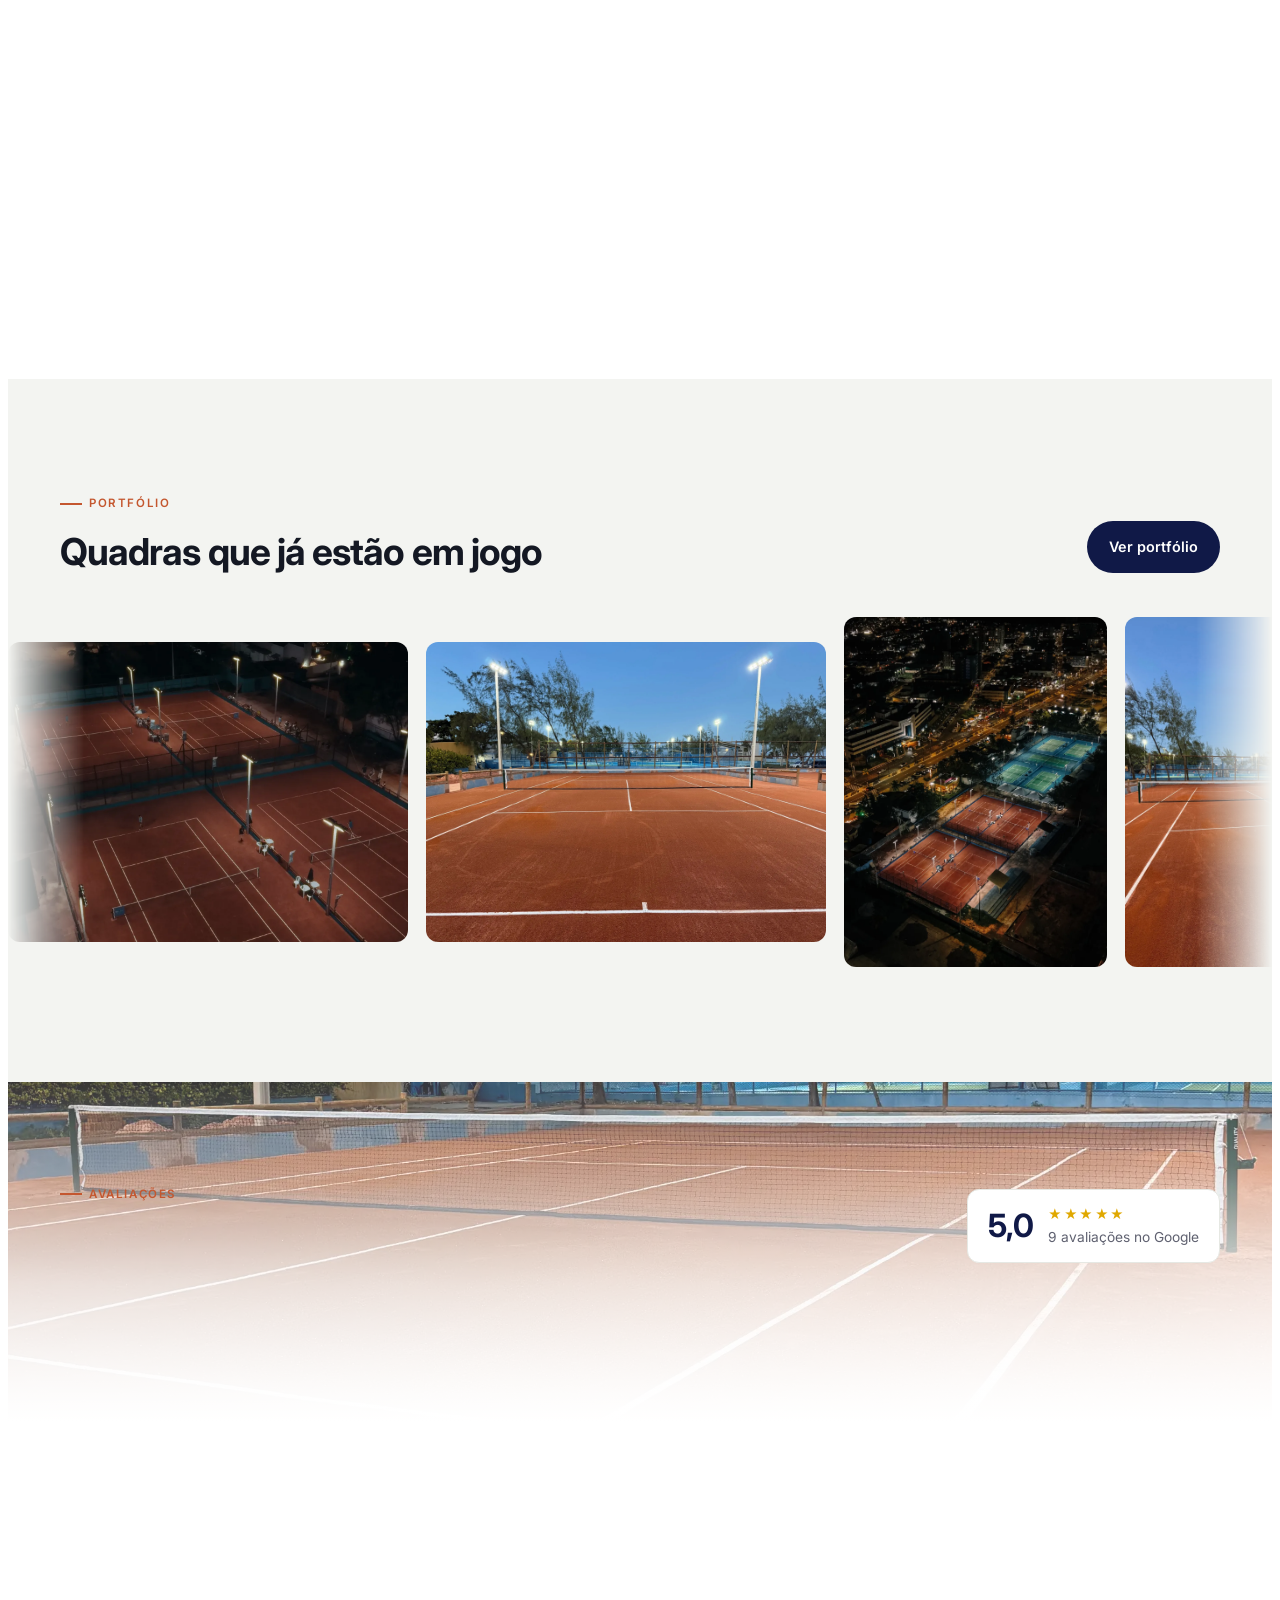
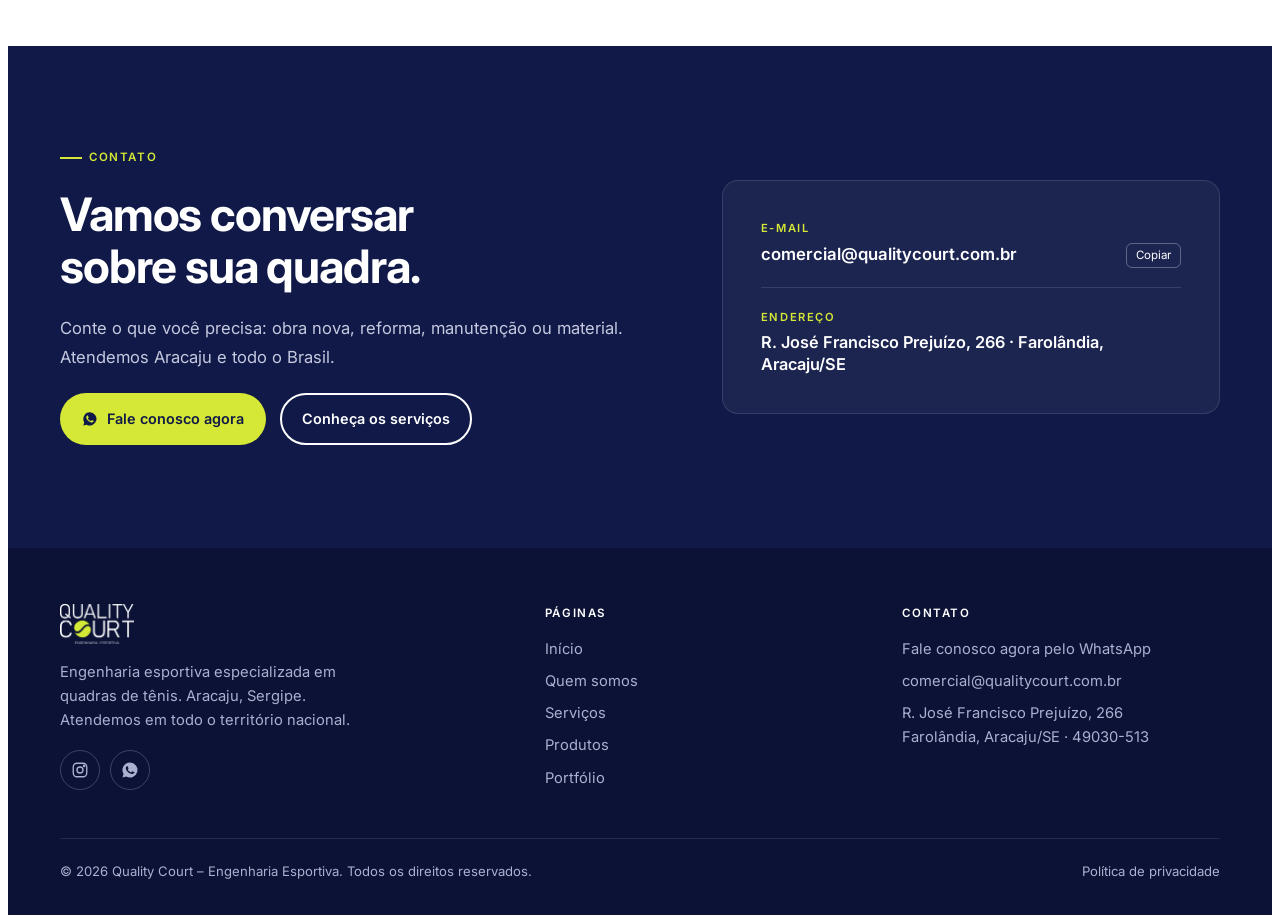
==== commit 183e9ae6: "Add files via upload" ====
--- a/index.html
+++ b/index.html
@@ -70,8 +70,8 @@
 <section class="sec sec-soft">
   <div class="wrap concept-grid">
     <div class="concept-media">
-      <div class="media has-img rv rv-l"><img src="img/fst-09-instalacao-post.webp" alt="Profissional da Quality Court instalando o poste da rede" loading="lazy" width="1200" height="2133" style="object-position:50% 35%"></div>
-      <div class="media has-img rv rv-r" style="--d:.15s"><img src="img/fst-04-quadra-pronta-vertical.webp" alt="Quadra de saibro da Federação Sergipana de Tênis iluminada" loading="lazy" width="1200" height="1600"></div>
+      <div class="media has-img rv rv-l"><img src="img/fst-09-instalacao-post.webp?v=2" alt="Profissional da Quality Court instalando o poste da rede" loading="lazy" width="1200" height="2133" style="object-position:50% 35%"></div>
+      <div class="media has-img rv rv-r" style="--d:.15s"><img src="img/fst-04-quadra-pronta-vertical.webp?v=2" alt="Quadra de saibro da Federação Sergipana de Tênis iluminada" loading="lazy" width="1200" height="1600"></div>
     </div>
     <div class="concept-text">
       <span class="eyebrow rv">Quem somos</span>
@@ -100,7 +100,7 @@
     </div>
     <div class="services services-3">
       <a class="svc rv" href="servicos.html#construcao">
-        <div class="svc-media"><div class="media has-img"><img src="img/fst-10-aerea-dia-pronta.webp" alt="Vista aérea das quatro quadras de saibro construídas na Orla de Atalaia" loading="lazy" style="object-position:50% 58%"></div></div>
+        <div class="svc-media"><div class="media has-img"><img src="img/fst-10-aerea-dia-pronta.webp?v=2" alt="Vista aérea das quatro quadras de saibro construídas na Orla de Atalaia" loading="lazy" style="object-position:50% 58%"></div></div>
         <div class="svc-body"><span class="svc-tag">Obra nova</span><h3>Construção de quadras</h3><p>Projeto e execução de quadras de tênis profissionais, da base ao acabamento.</p><span class="svc-more">Saiba mais <i>→</i></span></div>
       </a>
       <a class="svc rv" style="--d:.1s" href="servicos.html#reforma">
@@ -149,7 +149,7 @@
       <div class="rv" style="--d:.3s"><a class="btn btn-navy" href="produtos.html">Ver produtos</a></div>
     </div>
     <ul class="prod-list">
-      <li class="rv prod-photo" style="--d:.1s"><a href="produtos.html#saibro"><img src="img/fst-16-obra-espalhamento-saibro.webp" alt="" loading="lazy"><span><b>Saibro</b>Para quadras de alto desempenho</span></a></li>
+      <li class="rv prod-photo" style="--d:.1s"><a href="produtos.html#saibro"><img src="img/fst-16-obra-espalhamento-saibro.webp?v=2" alt="" loading="lazy"><span><b>Saibro</b>Para quadras de alto desempenho</span></a></li>
       <li class="rv prod-photo" style="--d:.2s"><a href="produtos.html#po-ceramico"><img src="img/quadra-coberta.webp" alt="" loading="lazy"><span><b>Pó cerâmico</b>Para manutenção e acabamento</span></a></li>
       <li class="rv" style="--d:.3s"><a href="produtos.html#redes-posts"><svg viewBox="0 0 40 40" aria-hidden="true"><path d="M4 12h32M4 12v18M36 12v18M4 18h32M4 24h32M10 12v18M16 12v18M22 12v18M28 12v18"/></svg><b>Redes e posts</b><span>Equipamento oficial de quadra</span></a></li>
       <li class="rv" style="--d:.4s"><a href="produtos.html#manutencao"><svg viewBox="0 0 40 40" aria-hidden="true"><path d="M6 32h28M10 32l4-18h12l4 18M20 14V6M16 6h8"/></svg><b>Acessórios e manutenção</b><span>Rodos, vassouras de arrasto e mais</span></a></li>
@@ -168,7 +168,7 @@
   </div>
   <div class="gallery-strip">
     <div class="gallery-track">
-      <figure class=""><img src="img/fst-14-aerea-noite-4quadras.webp" alt="" loading="lazy"></figure><figure class=""><img src="img/fst-05-quadra-pronta-horizontal.webp" alt="" loading="lazy"></figure><figure class="tall"><img src="img/fst-11-aerea-noite-cidade.webp" alt="" loading="lazy"></figure><figure class="tall"><img src="img/fst-04-quadra-pronta-vertical.webp" alt="" loading="lazy"></figure><figure class="tall"><img src="img/fst-10-aerea-dia-pronta.webp" alt="" loading="lazy"></figure><figure class=""><img src="img/fst-16-obra-espalhamento-saibro.webp" alt="" loading="lazy"></figure><figure class=""><img src="img/fst-14-aerea-noite-4quadras.webp" alt="" loading="lazy"></figure><figure class=""><img src="img/fst-05-quadra-pronta-horizontal.webp" alt="" loading="lazy"></figure><figure class="tall"><img src="img/fst-11-aerea-noite-cidade.webp" alt="" loading="lazy"></figure><figure class="tall"><img src="img/fst-04-quadra-pronta-vertical.webp" alt="" loading="lazy"></figure><figure class="tall"><img src="img/fst-10-aerea-dia-pronta.webp" alt="" loading="lazy"></figure><figure class=""><img src="img/fst-16-obra-espalhamento-saibro.webp" alt="" loading="lazy"></figure>
+      <figure class=""><img src="img/fst-14-aerea-noite-4quadras.webp?v=2" alt="" loading="lazy"></figure><figure class=""><img src="img/fst-05-quadra-pronta-horizontal.webp?v=2" alt="" loading="lazy"></figure><figure class="tall"><img src="img/fst-11-aerea-noite-cidade.webp?v=2" alt="" loading="lazy"></figure><figure class="tall"><img src="img/fst-04-quadra-pronta-vertical.webp?v=2" alt="" loading="lazy"></figure><figure class="tall"><img src="img/fst-10-aerea-dia-pronta.webp?v=2" alt="" loading="lazy"></figure><figure class=""><img src="img/fst-16-obra-espalhamento-saibro.webp?v=2" alt="" loading="lazy"></figure><figure class=""><img src="img/fst-14-aerea-noite-4quadras.webp?v=2" alt="" loading="lazy"></figure><figure class=""><img src="img/fst-05-quadra-pronta-horizontal.webp?v=2" alt="" loading="lazy"></figure><figure class="tall"><img src="img/fst-11-aerea-noite-cidade.webp?v=2" alt="" loading="lazy"></figure><figure class="tall"><img src="img/fst-04-quadra-pronta-vertical.webp?v=2" alt="" loading="lazy"></figure><figure class="tall"><img src="img/fst-10-aerea-dia-pronta.webp?v=2" alt="" loading="lazy"></figure><figure class=""><img src="img/fst-16-obra-espalhamento-saibro.webp?v=2" alt="" loading="lazy"></figure>
     </div>
   </div>
 </section>
